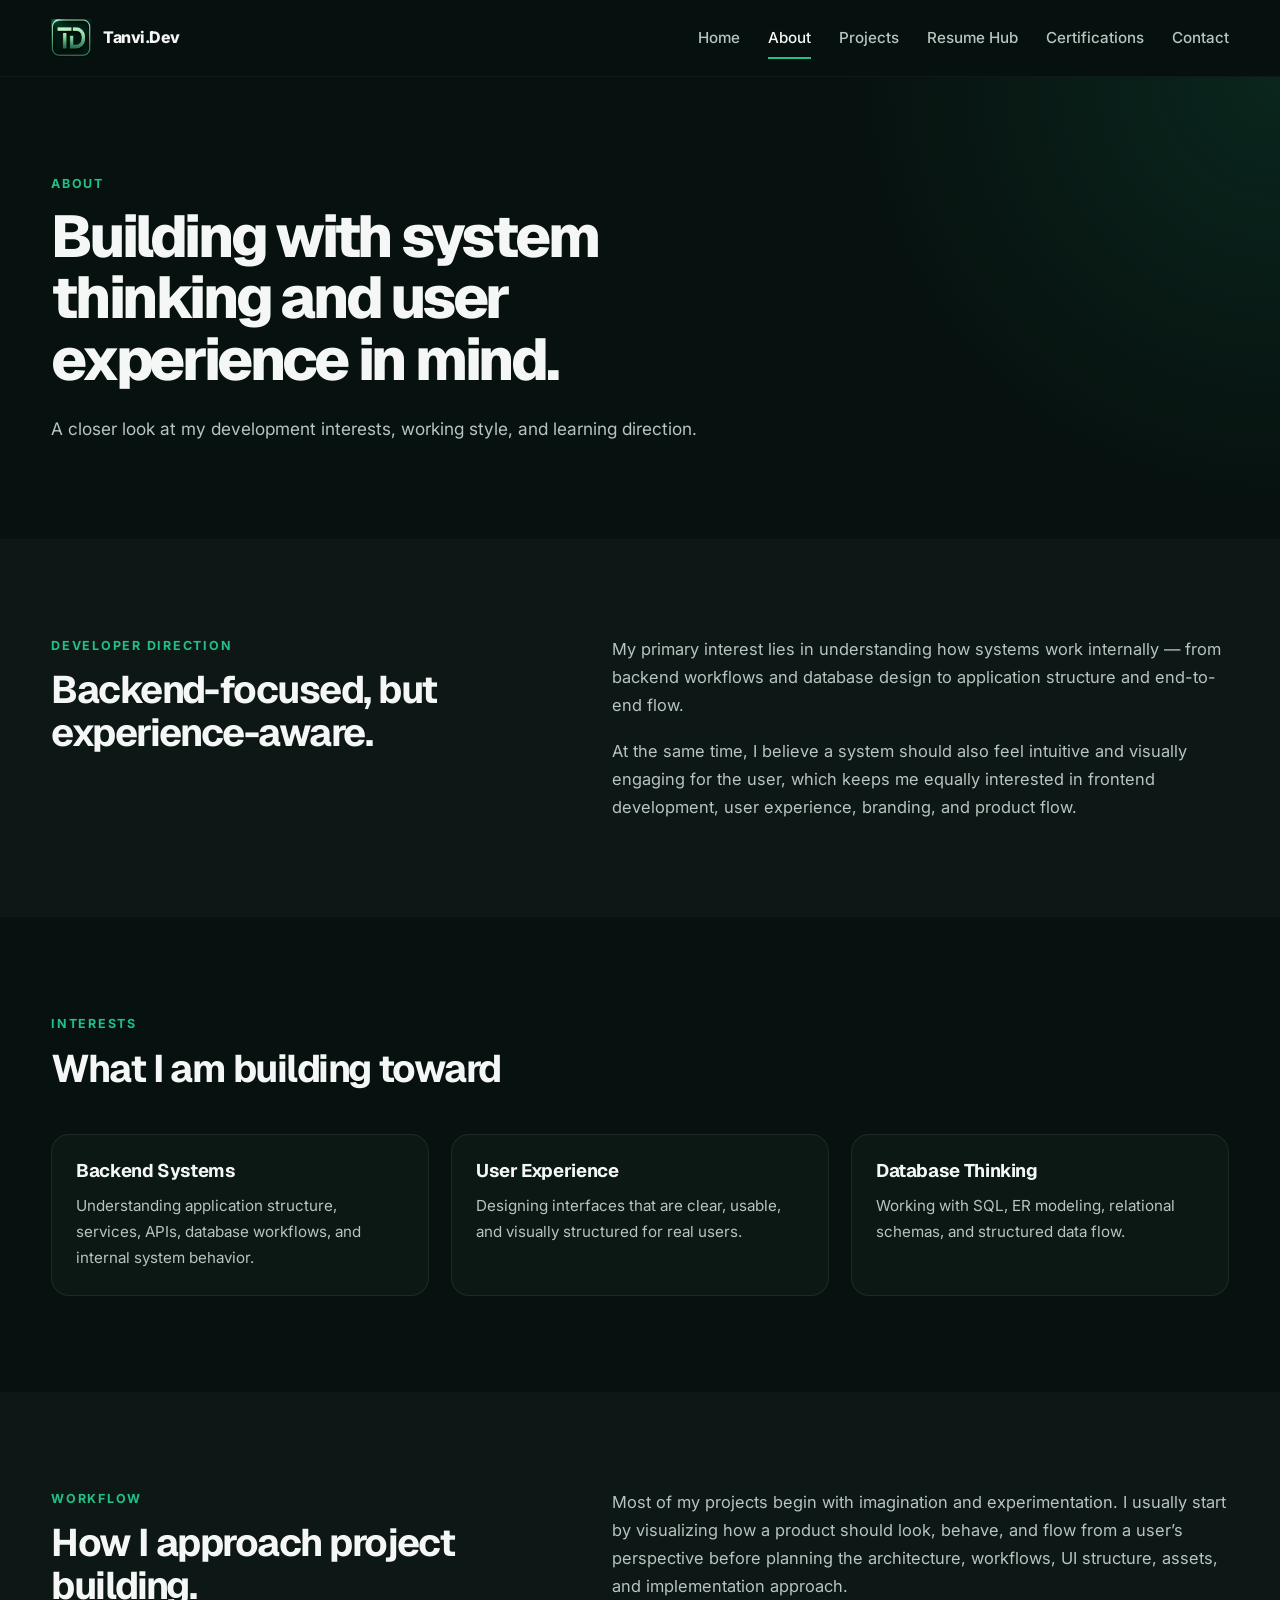
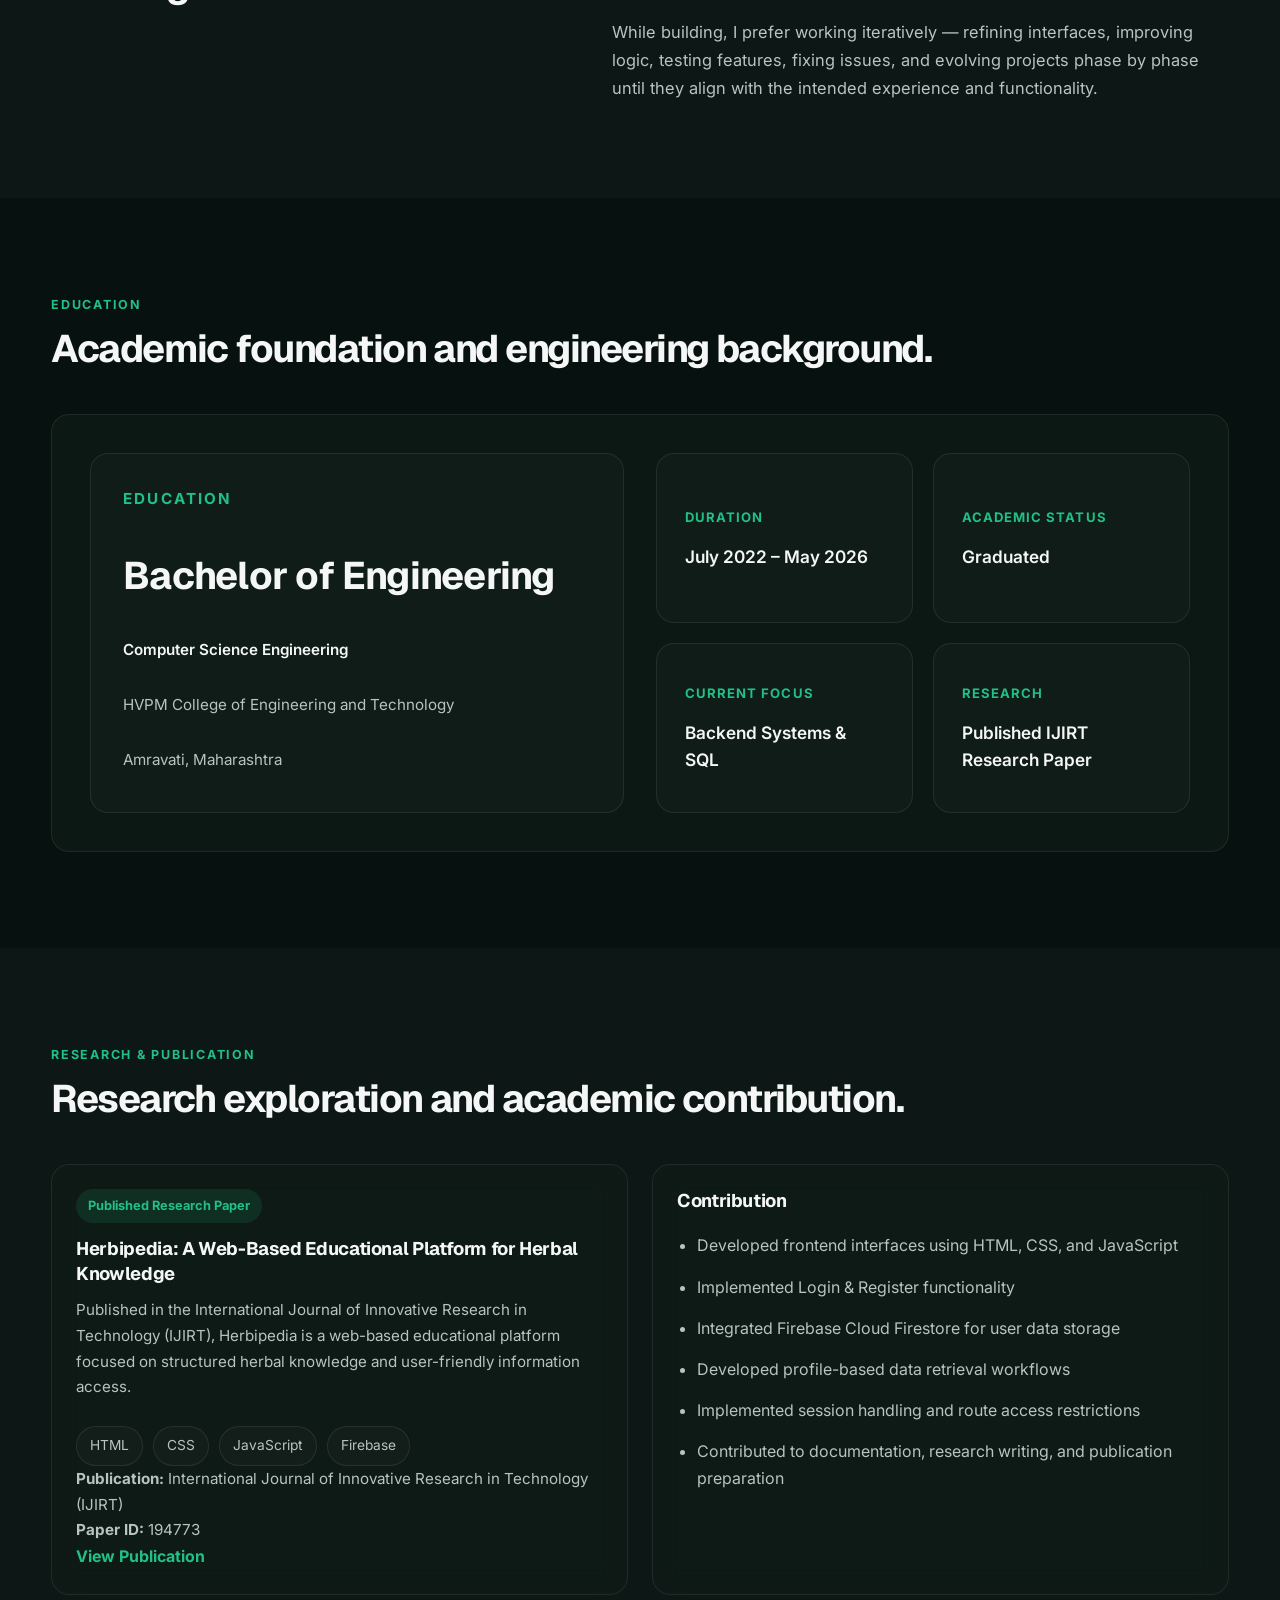
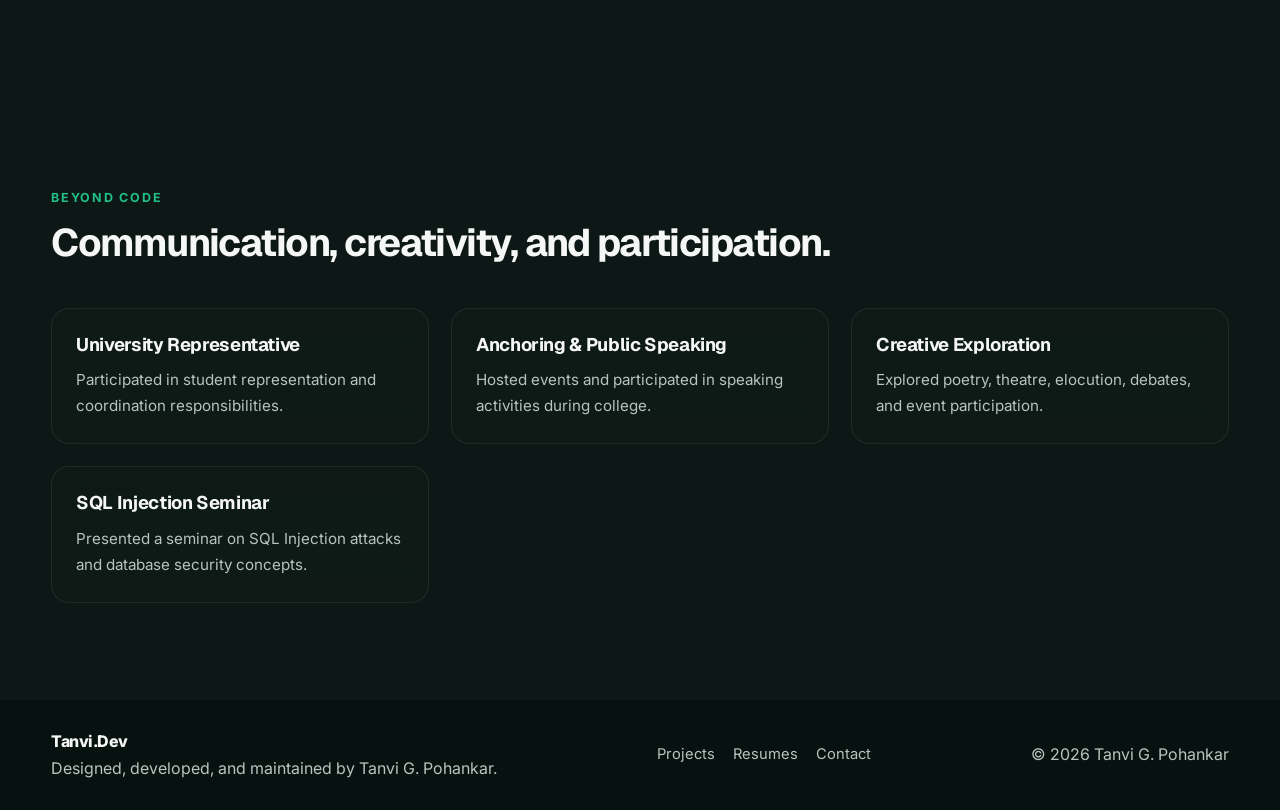
==== about.html @ 8b0b6b85 "education and research section added and updated successfully in about.js about.html style.css and d" ====
<!DOCTYPE html>
<html lang="en">
<head>
  <meta charset="UTF-8">
  <meta name="viewport" content="width=device-width, initial-scale=1.0">

  <title>About | Tanvi.Dev</title>
  <meta name="description" content="About Tanvi G. Pohankar, a backend-focused software developer interested in databases, system workflows, user experience, and structured digital products.">

  <link rel="icon" type="image/png" href="./assets/images/logo/favicon.png">
  <link rel="apple-touch-icon" href="./assets/images/logo/favicon.png">

  <link rel="preconnect" href="https://fonts.googleapis.com">
  <link rel="preconnect" href="https://fonts.gstatic.com" crossorigin>
  <link href="https://fonts.googleapis.com/css2?family=Geist:wght@500;600;700;800&family=Inter:wght@400;500;600;700&display=swap" rel="stylesheet">

  <link rel="stylesheet" href="./css/style.css">
  <link rel="stylesheet" href="./css/responsive.css">
</head>

<body>
  <header class="site-header">
    <div class="container header-container">
      <a href="./index.html" class="brand" aria-label="Tanvi.Dev Home">
        <img src="./assets/images/logo/tanvi-logo.png" alt="" class="brand-logo">
        <span>Tanvi.Dev</span>
      </a>

      <nav class="site-nav" id="site-nav" aria-label="Main navigation">
        <a href="./index.html" class="nav-link">Home</a>
        <a href="./about.html" class="nav-link active">About</a>
        <a href="./projects.html" class="nav-link">Projects</a>
        <a href="./resume.html" class="nav-link">Resume Hub</a>
        <a href="./certifications.html" class="nav-link">Certifications</a>
        <a href="./contact.html" class="nav-link">Contact</a>
      </nav>

      <button class="nav-toggle" id="nav-toggle" type="button" aria-label="Toggle navigation" aria-expanded="false">
        <span></span>
        <span></span>
      </button>
    </div>
  </header>

  <main>
    <!-- Page Hero -->
    <section class="page-hero section-padding">
      <div class="container">
        <p class="eyebrow">About</p>
        <h1>Building with system thinking and user experience in mind.</h1>
        <p class="page-description">
          A closer look at my development interests, working style, and learning direction.
        </p>
      </div>
    </section>

    <!-- Core Identity -->
    <section class="section-padding section-muted">
      <div class="container section-grid">
        <div>
          <p class="eyebrow">Developer Direction</p>
          <h2>Backend-focused, but experience-aware.</h2>
        </div>

        <div class="text-stack" id="about-intro"></div>
      </div>
    </section>

    <!-- Interests -->
    <section class="section-padding">
      <div class="container">
        <div class="section-header">
          <div>
            <p class="eyebrow">Interests</p>
            <h2>What I am building toward</h2>
          </div>
        </div>

        <div class="card-grid" id="about-interests"></div>
      </div>
    </section>

    <!-- Workflow -->
    <section class="section-padding section-muted">
      <div class="container section-grid">
        <div>
          <p class="eyebrow">Workflow</p>
          <h2>How I approach project building.</h2>
        </div>

        <div class="text-stack" id="about-workflow"></div>
      </div>
    </section>

    <!-- Education -->
    <section class="section-padding">
    <div class="container">
        <div class="section-header">
        <div>
            <p class="eyebrow">Education</p>
            <h2>Academic foundation and engineering background.</h2>
        </div>
        </div>

        <div id="education-section"></div>
    </div>
    </section>

    <!-- Research -->
    <section class="section-padding section-muted">
    <div class="container">
        <div class="section-header">
        <div>
            <p class="eyebrow">Research & Publication</p>
            <h2>Research exploration and academic contribution.</h2>
        </div>
        </div>

        <div class="card-grid" id="research-section"></div>
    </div>
    </section>

    <!-- Beyond Code -->
    <section class="section-padding section-muted">
      <div class="container">
        <div class="section-header">
          <div>
            <p class="eyebrow">Beyond Code</p>
            <h2>Communication, creativity, and participation.</h2>
          </div>
        </div>

        <div class="card-grid" id="about-personality"></div>
      </div>
    </section>
  </main>

  <footer class="site-footer">
    <div class="container footer-container">
      <div>
        <a href="./index.html" class="footer-brand">Tanvi.Dev</a>
        <p>Designed, developed, and maintained by Tanvi G. Pohankar.</p>
      </div>

      <div class="footer-links">
        <a href="./projects.html">Projects</a>
        <a href="./resume.html">Resumes</a>
        <a href="./contact.html">Contact</a>
      </div>

      <p>© <span id="current-year"></span> Tanvi G. Pohankar</p>
    </div>
  </footer>

  <script src="./js/data.js"></script>
  <script src="./js/about.js"></script>
</body>
</html>
---- css/style.css ----
/* ================================
   Tanvi.Dev - Global Styles
================================ */

:root {
  --bg-primary: #07110f;
  --bg-secondary: #0d1715;
  --bg-card: rgba(16, 27, 24, 0.74);

  --text-primary: #f4f7f5;
  --text-secondary: #b8c4bf;
  --text-muted: #7f8d87;

  --accent: #21c087;
  --accent-hover: #1ba572;

  --border: rgba(255, 255, 255, 0.08);
  --border-soft: rgba(255, 255, 255, 0.04);

  --shadow: 0 18px 45px rgba(0, 0, 0, 0.28);

  --radius-sm: 10px;
  --radius-md: 18px;
  --radius-lg: 28px;

  --container: 1180px;
  --transition: 0.25s ease;
}

/* Reset */
*,
*::before,
*::after {
  margin: 0;
  padding: 0;
  box-sizing: border-box;
}

/* Base */
html {
  scroll-behavior: smooth;
}

body {
  font-family: "Inter", sans-serif;
  background: var(--bg-primary);
  color: var(--text-primary);
  line-height: 1.7;
  overflow-x: hidden;
}

img {
  display: block;
  max-width: 100%;
}

a {
  color: inherit;
  text-decoration: none;
}

button,
input,
textarea {
  font: inherit;
}

/* Layout */
.container {
  width: min(92%, var(--container));
  margin-inline: auto;
}

.section-padding {
  padding: 96px 0;
}

.section-padding-sm {
  padding: 36px 0;
}

.section-muted {
  background: var(--bg-secondary);
}

.section-grid {
  display: grid;
  grid-template-columns: 0.9fr 1.1fr;
  gap: 56px;
  align-items: start;
}

.card-grid {
  display: grid;
  grid-template-columns: repeat(3, 1fr);
  gap: 22px;
}

.section-header {
  display: flex;
  justify-content: space-between;
  align-items: flex-end;
  gap: 24px;
  margin-bottom: 44px;
}

/* Typography */
h1,
h2,
h3,
h4 {
  font-family: "Geist", sans-serif;
  line-height: 1.15;
}

h1 {
  max-width: 760px;
  font-size: clamp(2.8rem, 4.6vw, 4.7rem);
  line-height: 1.04;
  letter-spacing: -0.055em;
  font-weight: 800;
}

h2 {
  font-size: clamp(2rem, 3vw, 3rem);
  line-height: 1.12;
  letter-spacing: -0.04em;
  font-weight: 700;
}

h3 {
  font-size: 1.15rem;
  line-height: 1.35;
  letter-spacing: -0.02em;
  font-weight: 700;
}

p {
  color: var(--text-secondary);
  font-size: 1rem;
}

.eyebrow {
  margin-bottom: 12px;
  color: var(--accent);
  font-size: 0.78rem;
  font-weight: 700;
  letter-spacing: 0.14em;
  text-transform: uppercase;
}

.section-text {
  max-width: 680px;
  font-size: 1.03rem;
}

/* Header */
.site-header {
  position: sticky;
  top: 0;
  z-index: 1000;
  background: rgba(7, 17, 15, 0.78);
  border-bottom: 1px solid var(--border-soft);
  backdrop-filter: blur(18px);
}

.header-container {
  height: 76px;
  display: flex;
  justify-content: space-between;
  align-items: center;
}

/* Brand */
.brand,
.footer-brand {
  display: flex;
  align-items: center;
  gap: 12px;
  font-weight: 800;
  letter-spacing: -0.03em;
}

.brand-logo {
  width: 40px;
  height: 40px;
  object-fit: contain;
}

/* Navigation */
.site-nav {
  display: flex;
  align-items: center;
  gap: 28px;
}

.nav-link {
  position: relative;
  color: var(--text-secondary);
  font-size: 0.95rem;
  font-weight: 500;
  transition: var(--transition);
}

.nav-link:hover,
.nav-link.active {
  color: var(--text-primary);
}

.nav-link::after {
  content: "";
  position: absolute;
  left: 0;
  bottom: -8px;
  width: 100%;
  height: 2px;
  background: var(--accent);
  transform: scaleX(0);
  transform-origin: left;
  transition: var(--transition);
}

.nav-link:hover::after,
.nav-link.active::after {
  transform: scaleX(1);
}

/* Mobile menu button */
.nav-toggle {
  display: none;
  flex-direction: column;
  gap: 5px;
  background: transparent;
  border: 0;
  cursor: pointer;
}

.nav-toggle span {
  width: 24px;
  height: 2px;
  background: var(--text-primary);
  border-radius: 999px;
}

/* Hero */
.hero {
  position: relative;
  min-height: calc(100vh - 76px);
  display: flex;
  align-items: center;
  overflow: hidden;
}

.hero::before {
  content: "";
  position: absolute;
  inset: 0;
  background:
    radial-gradient(circle at 78% 18%, rgba(33, 192, 135, 0.14), transparent 32%),
    radial-gradient(circle at 10% 90%, rgba(33, 192, 135, 0.07), transparent 28%);
  pointer-events: none;
}

.hero-grid {
  position: relative;
  display: grid;
  grid-template-columns: 1.05fr 0.95fr;
  gap: 64px;
  align-items: center;
}

.hero-content {
  max-width: 760px;
}

.hero-description {
  max-width: 560px;
  margin-top: 24px;
  font-size: 1.06rem;
}

.hero-actions {
  display: flex;
  flex-wrap: wrap;
  gap: 14px;
  margin-top: 34px;
}

.hero-links {
  display: flex;
  align-items: center;
  gap: 18px;
  margin-top: 30px;
}

/* Buttons */
.btn {
  min-height: 48px;
  display: inline-flex;
  align-items: center;
  justify-content: center;
  padding: 0 22px;
  border: 1px solid transparent;
  border-radius: 999px;
  font-size: 0.94rem;
  font-weight: 700;
  transition: var(--transition);
}

.btn-primary {
  background: var(--accent);
  color: #06110e;
}

.btn-primary:hover {
  background: var(--accent-hover);
  transform: translateY(-2px);
}

.btn-secondary,
.btn-ghost {
  background: transparent;
  border-color: var(--border);
  color: var(--text-primary);
}

.btn-secondary:hover,
.btn-ghost:hover {
  border-color: var(--accent);
  color: var(--accent);
}

/* Profile card */
.hero-visual {
  display: flex;
  justify-content: flex-end;
}

.profile-card {
  width: min(100%, 430px);
  padding: 22px;
  background: var(--bg-card);
  border: 1px solid var(--border);
  border-radius: var(--radius-lg);
  box-shadow: var(--shadow);
  backdrop-filter: blur(14px);
}

.profile-image-wrap {
  overflow: hidden;
  border-radius: var(--radius-md);
  background: rgba(255, 255, 255, 0.03);
}

.profile-image {
  width: 100%;
  aspect-ratio: 1 / 1.08;
  object-fit: cover;
}

.profile-meta {
  display: flex;
  flex-direction: column;
  gap: 5px;
  margin-top: 18px;
}

.profile-meta strong {
  font-size: 1.05rem;
}

.profile-meta span,
.profile-meta small {
  color: var(--text-secondary);
}

/* Snapshot */
.snapshot-grid {
  display: grid;
  grid-template-columns: repeat(4, 1fr);
  gap: 18px;
}

/* Cards */
.card {
  padding: 24px;
  background: var(--bg-card);
  border: 1px solid var(--border);
  border-radius: var(--radius-md);
  backdrop-filter: blur(14px);
  transition: var(--transition);
}

.card:hover {
  transform: translateY(-4px);
  border-color: rgba(33, 192, 135, 0.32);
}

.card h3 {
  margin-bottom: 10px;
}

.card p {
  font-size: 0.95rem;
}

/* Tags */
.mini-tags {
  display: flex;
  flex-wrap: wrap;
  gap: 10px;
  margin-top: 26px;
}

.tag {
  padding: 7px 13px;
  background: rgba(255, 255, 255, 0.025);
  border: 1px solid var(--border);
  border-radius: 999px;
  color: var(--text-secondary);
  font-size: 0.86rem;
}

/* Current builds */
.build-list {
  display: grid;
  gap: 16px;
}

/* CTA blocks */
.cta-panel,
.resume-strip {
  display: flex;
  justify-content: space-between;
  align-items: center;
  gap: 32px;
  padding: 38px;
  background: linear-gradient(135deg, rgba(33, 192, 135, 0.08), rgba(255, 255, 255, 0.025));
  border: 1px solid var(--border);
  border-radius: var(--radius-lg);
}

.cta-actions,
.resume-strip-actions {
  display: flex;
  flex-wrap: wrap;
  gap: 14px;
}

/* Links */
.text-link {
  color: var(--accent);
  font-weight: 700;
  transition: var(--transition);
}

.text-link:hover {
  opacity: 0.75;
}

/* Footer */
.site-footer {
  padding: 28px 0;
  border-top: 1px solid var(--border-soft);
}

.footer-container {
  display: flex;
  justify-content: space-between;
  align-items: center;
  gap: 24px;
}

.footer-links {
  display: flex;
  gap: 18px;
}

.footer-links a {
  color: var(--text-secondary);
  font-size: 0.92rem;
}

/* Accessibility */
.skip-link {
  position: absolute;
  top: -100px;
  left: 20px;
  z-index: 2000;
  padding: 10px 18px;
  background: var(--accent);
  color: #06110e;
  border-radius: 999px;
  font-weight: 700;
  transition: var(--transition);
}

.skip-link:focus {
  top: 20px;
}
/* ================================
   Project Cards
================================ */

.project-card {
  overflow: hidden;
  padding: 0;
}

.project-image-wrap {
  overflow: hidden;
  aspect-ratio: 16 / 10;
  border-bottom: 1px solid var(--border);
}

.project-image {
  width: 100%;
  height: 100%;
  object-fit: cover;
  transition: transform 0.4s ease;
}

.project-card:hover .project-image {
  transform: scale(1.04);
}

.project-content {
  padding: 24px;
}

.project-status {
  display: inline-flex;
  margin-bottom: 14px;
  padding: 6px 12px;

  border-radius: 999px;
  background: rgba(33, 192, 135, 0.12);

  color: var(--accent);
  font-size: 0.8rem;
  font-weight: 700;
}

.project-tagline {
  margin: 10px 0 14px;
  color: var(--text-primary);
  font-weight: 600;
  font-size: 0.96rem;
}

.project-stack {
  display: flex;
  flex-wrap: wrap;
  gap: 10px;

  margin-top: 20px;
}

.project-stack span {
  padding: 7px 12px;

  border: 1px solid var(--border);
  border-radius: 999px;

  background: rgba(255, 255, 255, 0.02);

  color: var(--text-secondary);
  font-size: 0.82rem;
}

.project-actions {
  display: flex;
  gap: 18px;
  margin-top: 24px;
}

/* ================================
   Smooth Reveal
================================ */

.card,
.project-card,
.cta-panel,
.resume-strip,
.profile-card {
  animation: fadeUp 0.6s ease forwards;
}

@keyframes fadeUp {

  from {
    opacity: 0;
    transform: translateY(18px);
  }

  to {
    opacity: 1;
    transform: translateY(0);
  }
}

/* ================================
   Selection
================================ */

::selection {
  background: rgba(33, 192, 135, 0.28);
  color: var(--text-primary);
}

/* ================================
   Scrollbar
================================ */

::-webkit-scrollbar {
  width: 10px;
}

::-webkit-scrollbar-track {
  background: var(--bg-primary);
}

::-webkit-scrollbar-thumb {
  background: rgba(255, 255, 255, 0.12);
  border-radius: 999px;
}

::-webkit-scrollbar-thumb:hover {
  background: rgba(255, 255, 255, 0.2);
}
/* ================================
   Project Cards Responsive
================================ */

@media (max-width: 992px) {

  .project-content {
    padding: 22px;
  }

  .project-actions {
    flex-wrap: wrap;
  }
}

/* ================================
   Small Devices
================================ */

@media (max-width: 640px) {

  .hero {
    padding-top: 30px;
  }

  .hero-grid {
    gap: 40px;
  }

  .hero-actions,
  .hero-links,
  .project-actions {
    flex-direction: column;
    align-items: flex-start;
  }

  .project-actions a,
  .hero-actions .btn {
    width: 100%;
  }

  .project-content {
    padding: 20px;
  }

  .project-stack {
    gap: 8px;
  }

  .project-stack span {
    font-size: 0.78rem;
  }

  .profile-card {
    width: 100%;
  }

  .site-header {
    backdrop-filter: blur(12px);
  }
}
/* ================================
   Page Hero
================================ */

.page-hero {
  background:
    radial-gradient(circle at top right, rgba(33, 192, 135, 0.12), transparent 32%),
    var(--bg-primary);
}

.page-description {
  max-width: 680px;
  margin-top: 24px;
  font-size: 1.08rem;
}

/* ================================
   Project Controls
================================ */

.project-controls {
  display: flex;
  justify-content: space-between;
  gap: 20px;
  margin-bottom: 42px;
}

#project-search {
  width: min(100%, 340px);
  min-height: 48px;
  padding: 0 18px;
  background: var(--bg-card);
  border: 1px solid var(--border);
  border-radius: 999px;
  color: var(--text-primary);
  outline: none;
}

#project-search:focus {
  border-color: var(--accent);
}

.filter-group {
  display: flex;
  flex-wrap: wrap;
  gap: 10px;
}

.filter-btn {
  min-height: 42px;
  padding: 0 16px;
  background: transparent;
  border: 1px solid var(--border);
  border-radius: 999px;
  color: var(--text-secondary);
  cursor: pointer;
  transition: var(--transition);
}

.filter-btn:hover,
.filter-btn.active {
  background: var(--accent);
  border-color: var(--accent);
  color: #06110e;
}

.empty-state {
  grid-column: 1 / -1;
  padding: 28px;
  border: 1px solid var(--border);
  border-radius: var(--radius-md);
  text-align: center;
}
/* ================================
   About Page
================================ */

.text-stack {
  display: grid;
  gap: 18px;
}
/* ================================
   Education
================================ */

.education-card {
  display: grid;
  gap: 14px;
}

/* ================================
   Education
================================ */

.education-card {
  padding: 38px;
}

.education-layout {
  display: grid;
  grid-template-columns: 1fr 1fr;
  gap: 32px;
  align-items: stretch;
}

/* ================================
   Left Section
================================ */

.education-primary {
  display: grid;
  gap: 22px;

  padding: 32px;

  border: 1px solid var(--border);
  border-radius: var(--radius-md);

  background: rgba(255, 255, 255, 0.02);
}

.education-primary h3 {
  font-size: clamp(2rem, 3vw, 2.6rem);
  line-height: 1.15;
}

.education-branch {
  color: var(--text-primary);

  font-size: 1.12rem;
  font-weight: 600;
}

.education-college,
.education-location {
  color: var(--text-secondary);

  font-size: 1rem;
  line-height: 1.7;
}

/* ================================
   Right Section
================================ */

.education-secondary {
  display: grid;
  grid-template-columns: 1fr 1fr;
  gap: 20px;
}

.education-item {
  display: flex;
  flex-direction: column;
  justify-content: center;

  min-height: 170px;
  padding: 28px;

  border: 1px solid var(--border);
  border-radius: var(--radius-md);

  background: rgba(255, 255, 255, 0.02);

  transition: var(--transition);
}

.education-item:hover {
  border-color: rgba(33, 192, 135, 0.4);
  transform: translateY(-4px);
}

.education-item span {
  display: inline-block;

  margin-bottom: 14px;

  color: var(--accent);

  font-size: 0.82rem;
  font-weight: 700;

  letter-spacing: 0.08em;
  text-transform: uppercase;
}

.education-item p {
  color: var(--text-primary);

  font-size: 1.08rem;
  font-weight: 600;
  line-height: 1.6;
}

/* ================================
   Responsive
================================ */

@media (max-width: 900px) {

  .education-layout {
    grid-template-columns: 1fr;
  }

  .education-secondary {
    grid-template-columns: 1fr;
  }

  .education-card {
    padding: 24px;
  }

  .education-primary {
    padding: 24px;
  }

  .education-item {
    min-height: auto;
  }
}

/* ================================
   Research Layout
================================ */

#research-section {
  display: grid;
  grid-template-columns: repeat(2, minmax(0, 1fr));
  gap: 24px;
  align-items: stretch;
}

#research-section .card {
  height: 100%;
}

/* ================================
   Contribution List
================================ */

.research-contribution ul {
  display: grid;
  gap: 14px;

  padding-left: 20px;
  margin-top: 18px;
}

.research-contribution li {
  color: var(--text-secondary);
  line-height: 1.7;
}

/* ================================
   Responsive
================================ */

@media (max-width: 992px) {

  #research-section {
    grid-template-columns: 1fr;
  }
}
---- css/responsive.css ----
/* ================================
   Large Screens
================================ */

@media (max-width: 1200px) {

  .hero-grid,
  .section-grid {
    gap: 48px;
  }

  .card-grid {
    grid-template-columns: repeat(2, 1fr);
  }
}

/* ================================
   Tablets
================================ */

@media (max-width: 992px) {

  .section-padding {
    padding: 82px 0;
  }

  .hero {
    min-height: auto;
    padding-top: 40px;
  }

  .hero-grid,
  .section-grid {
    grid-template-columns: 1fr;
  }

  .hero-visual {
    justify-content: flex-start;
  }

  .profile-card {
    max-width: 520px;
  }

  .snapshot-grid {
    grid-template-columns: repeat(2, 1fr);
  }

  .cta-panel,
  .resume-strip,
  .footer-container,
  .section-header {
    flex-direction: column;
    align-items: flex-start;
  }

  .cta-actions,
  .resume-strip-actions {
    width: 100%;
  }
}

/* ================================
   Mobile Navigation
================================ */

@media (max-width: 768px) {

  .site-nav {
    position: absolute;
    top: 76px;
    left: 0;

    width: 100%;

    padding: 24px;

    background: rgba(7, 17, 15, 0.98);
    border-bottom: 1px solid var(--border-soft);

    flex-direction: column;
    align-items: flex-start;
    gap: 20px;

    opacity: 0;
    visibility: hidden;
    pointer-events: none;

    transition: var(--transition);
  }

  .site-nav.active {
    opacity: 1;
    visibility: visible;
    pointer-events: auto;
  }

  .nav-toggle {
    display: flex;
  }
}

/* ================================
   Mobile Layout
================================ */

@media (max-width: 640px) {

  .container {
    width: min(94%, var(--container));
  }

  .section-padding {
    padding: 72px 0;
  }

  .section-padding-sm {
    padding: 28px 0;
  }

  h1 {
    font-size: clamp(2.5rem, 12vw, 4rem);
  }

  h2 {
    font-size: clamp(1.8rem, 8vw, 2.5rem);
  }

  .hero-description,
  .section-text {
    font-size: 0.98rem;
  }

  .hero-actions,
  .cta-actions,
  .resume-strip-actions {
    width: 100%;
    flex-direction: column;
  }

  .btn {
    width: 100%;
  }

  .card-grid,
  .snapshot-grid {
    grid-template-columns: 1fr;
  }

  .profile-card {
    padding: 18px;
  }

  .cta-panel,
  .resume-strip,
  .card {
    padding: 24px;
  }

  .footer-container {
    text-align: center;
  }

  .footer-links {
    flex-wrap: wrap;
    justify-content: center;
  }
}
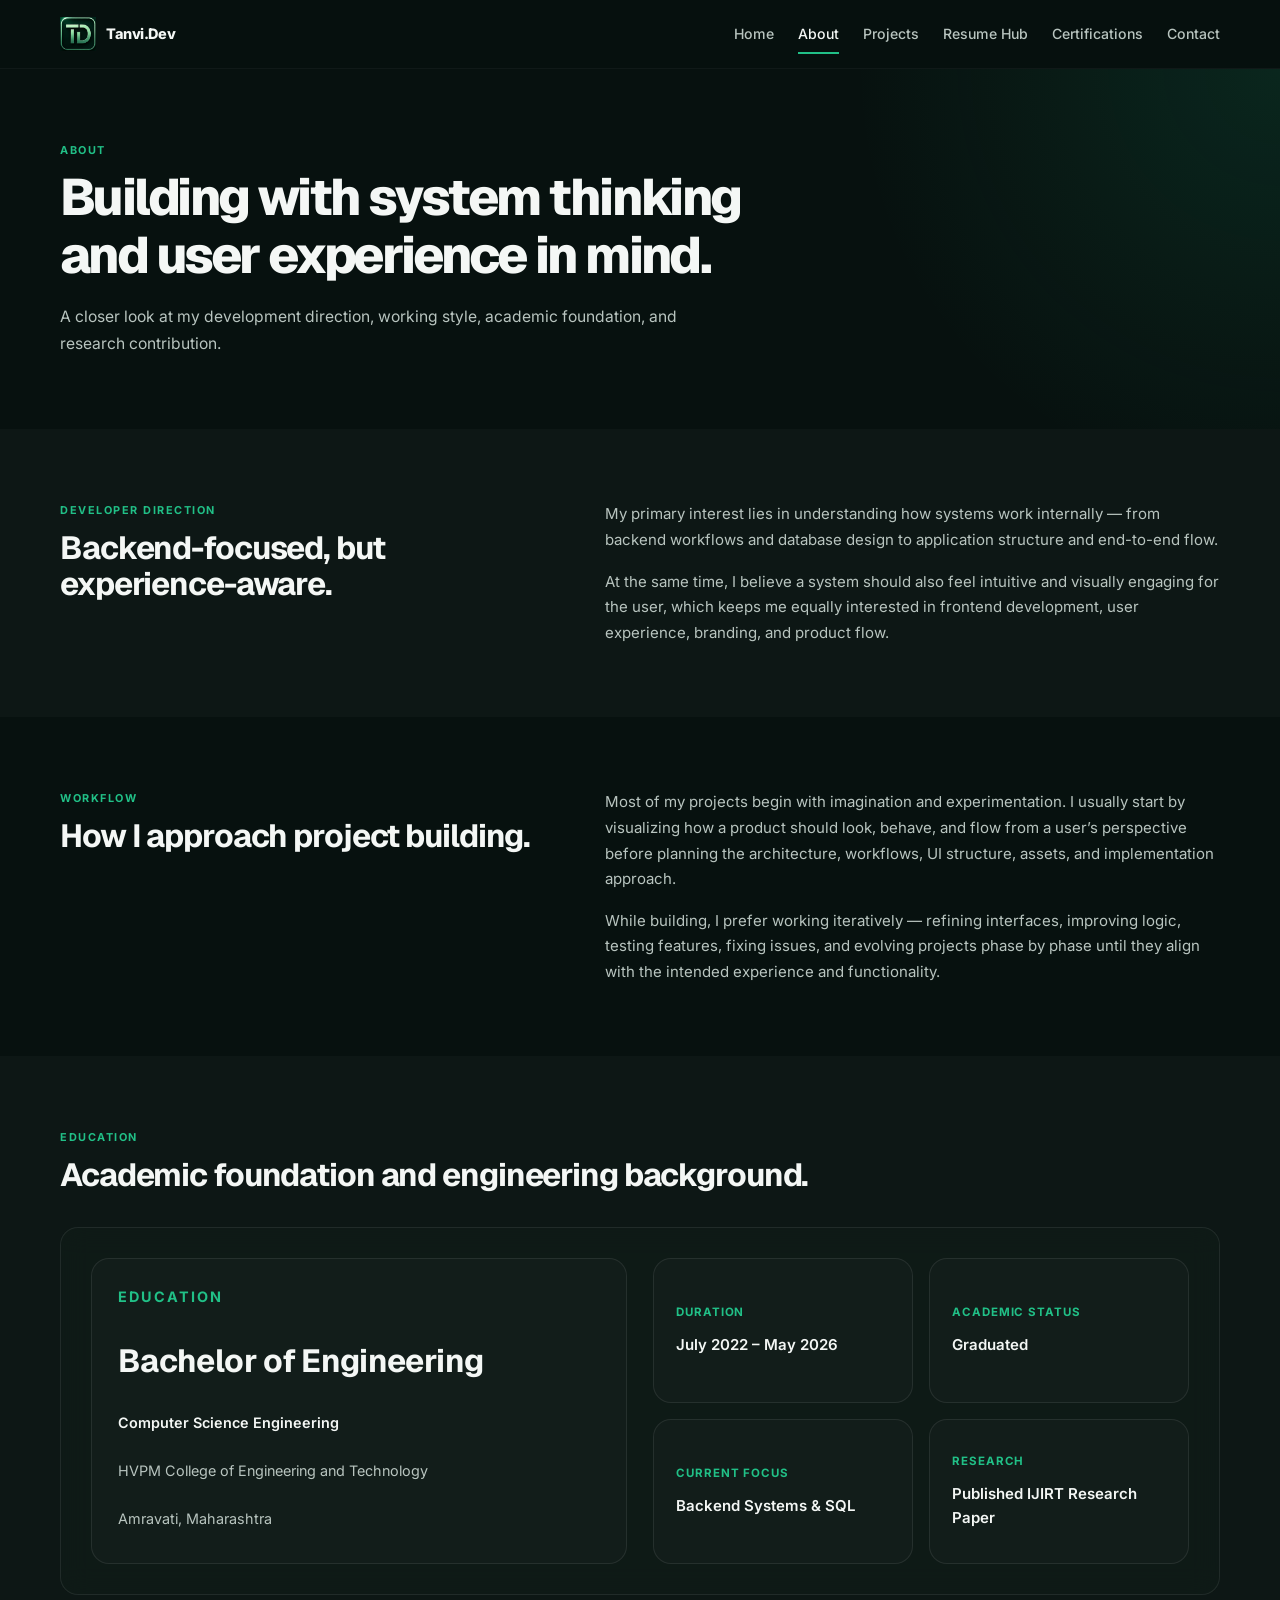
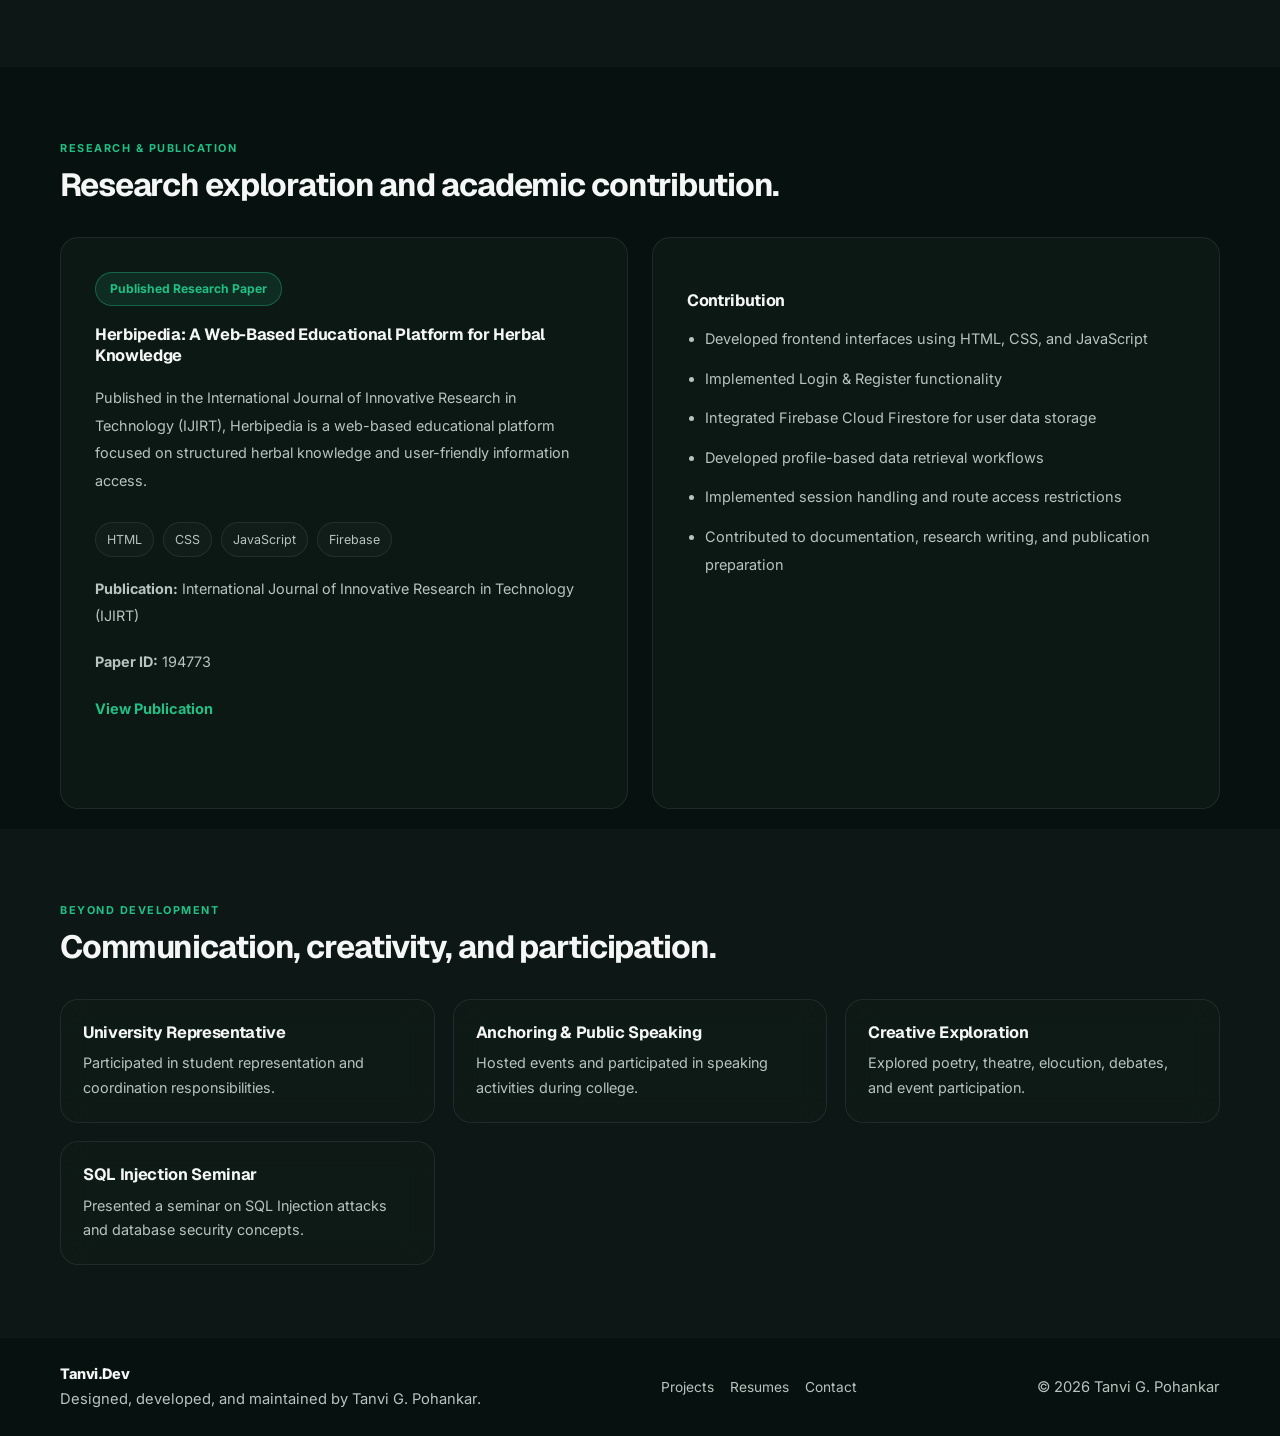
==== commit e12b9431: "The entire structure is now ready. Heading towards final refinements" ====
--- a/about.html
+++ b/about.html
@@ -7,8 +7,8 @@
   <title>About | Tanvi.Dev</title>
   <meta name="description" content="About Tanvi G. Pohankar, a backend-focused software developer interested in databases, system workflows, user experience, and structured digital products.">
 
-  <link rel="icon" type="image/png" href="./assets/images/logo/favicon.png">
-  <link rel="apple-touch-icon" href="./assets/images/logo/favicon.png">
+  <link rel="icon" type="image/png" href="./assets/images/logo/tanvi-logo.png">
+  <link rel="apple-touch-icon" href="./assets/images/logo/tanvi-logo.png">
 
   <link rel="preconnect" href="https://fonts.googleapis.com">
   <link rel="preconnect" href="https://fonts.gstatic.com" crossorigin>
@@ -43,18 +43,17 @@
   </header>
 
   <main>
-    <!-- Page Hero -->
+
     <section class="page-hero section-padding">
       <div class="container">
         <p class="eyebrow">About</p>
         <h1>Building with system thinking and user experience in mind.</h1>
         <p class="page-description">
-          A closer look at my development interests, working style, and learning direction.
+          A closer look at my development direction, working style, academic foundation, and research contribution.
         </p>
       </div>
     </section>
 
-    <!-- Core Identity -->
     <section class="section-padding section-muted">
       <div class="container section-grid">
         <div>
@@ -66,22 +65,7 @@
       </div>
     </section>
 
-    <!-- Interests -->
     <section class="section-padding">
-      <div class="container">
-        <div class="section-header">
-          <div>
-            <p class="eyebrow">Interests</p>
-            <h2>What I am building toward</h2>
-          </div>
-        </div>
-
-        <div class="card-grid" id="about-interests"></div>
-      </div>
-    </section>
-
-    <!-- Workflow -->
-    <section class="section-padding section-muted">
       <div class="container section-grid">
         <div>
           <p class="eyebrow">Workflow</p>
@@ -92,40 +76,37 @@
       </div>
     </section>
 
-    <!-- Education -->
-    <section class="section-padding">
-    <div class="container">
-        <div class="section-header">
-        <div>
-            <p class="eyebrow">Education</p>
-            <h2>Academic foundation and engineering background.</h2>
-        </div>
-        </div>
-
-        <div id="education-section"></div>
-    </div>
-    </section>
-
-    <!-- Research -->
-    <section class="section-padding section-muted">
-    <div class="container">
-        <div class="section-header">
-        <div>
-            <p class="eyebrow">Research & Publication</p>
-            <h2>Research exploration and academic contribution.</h2>
-        </div>
-        </div>
-
-        <div class="card-grid" id="research-section"></div>
-    </div>
-    </section>
-
-    <!-- Beyond Code -->
     <section class="section-padding section-muted">
       <div class="container">
         <div class="section-header">
           <div>
-            <p class="eyebrow">Beyond Code</p>
+            <p class="eyebrow">Education</p>
+            <h2>Academic foundation and engineering background.</h2>
+          </div>
+        </div>
+
+        <div id="education-section"></div>
+      </div>
+    </section>
+
+    <section class="section-padding">
+      <div class="container">
+        <div class="section-header">
+          <div>
+            <p class="eyebrow">Research & Publication</p>
+            <h2>Research exploration and academic contribution.</h2>
+          </div>
+        </div>
+
+        <div class="card-grid" id="research-section"></div>
+      </div>
+    </section>
+
+    <section class="section-padding section-muted">
+      <div class="container">
+        <div class="section-header">
+          <div>
+            <p class="eyebrow">Beyond Development</p>
             <h2>Communication, creativity, and participation.</h2>
           </div>
         </div>
@@ -133,6 +114,7 @@
         <div class="card-grid" id="about-personality"></div>
       </div>
     </section>
+
   </main>
 
   <footer class="site-footer">
--- a/css/style.css
+++ b/css/style.css
@@ -21,13 +21,16 @@
 
   --radius-sm: 10px;
   --radius-md: 18px;
-  --radius-lg: 28px;
-
-  --container: 1180px;
+  --radius-lg: 26px;
+
+  --container: 1160px;
   --transition: 0.25s ease;
 }
 
-/* Reset */
+/* ================================
+   Reset
+================================ */
+
 *,
 *::before,
 *::after {
@@ -36,7 +39,10 @@
   box-sizing: border-box;
 }
 
-/* Base */
+/* ================================
+   Base
+================================ */
+
 html {
   scroll-behavior: smooth;
 }
@@ -45,6 +51,7 @@
   font-family: "Inter", sans-serif;
   background: var(--bg-primary);
   color: var(--text-primary);
+  font-size: 14.5px;
   line-height: 1.7;
   overflow-x: hidden;
 }
@@ -65,18 +72,21 @@
   font: inherit;
 }
 
-/* Layout */
+/* ================================
+   Layout
+================================ */
+
 .container {
   width: min(92%, var(--container));
   margin-inline: auto;
 }
 
 .section-padding {
-  padding: 96px 0;
+  padding: 72px 0;
 }
 
 .section-padding-sm {
-  padding: 36px 0;
+  padding: 30px 0;
 }
 
 .section-muted {
@@ -86,64 +96,65 @@
 .section-grid {
   display: grid;
   grid-template-columns: 0.9fr 1.1fr;
-  gap: 56px;
+  gap: 42px;
   align-items: start;
 }
 
 .card-grid {
   display: grid;
   grid-template-columns: repeat(3, 1fr);
-  gap: 22px;
+  gap: 18px;
 }
 
 .section-header {
   display: flex;
   justify-content: space-between;
   align-items: flex-end;
-  gap: 24px;
-  margin-bottom: 44px;
-}
-
-/* Typography */
+  gap: 22px;
+  margin-bottom: 34px;
+}
+
+/* ================================
+   Typography
+================================ */
+
 h1,
 h2,
 h3,
 h4 {
   font-family: "Geist", sans-serif;
-  line-height: 1.15;
+  line-height: 1.12;
 }
 
 h1 {
   max-width: 760px;
-  font-size: clamp(2.8rem, 4.6vw, 4.7rem);
-  line-height: 1.04;
-  letter-spacing: -0.055em;
+  font-size: clamp(2.15rem, 4vw, 3.75rem);
+  letter-spacing: -0.05em;
   font-weight: 800;
 }
 
 h2 {
-  font-size: clamp(2rem, 3vw, 3rem);
-  line-height: 1.12;
-  letter-spacing: -0.04em;
+  font-size: clamp(1.55rem, 2.5vw, 2.35rem);
+  letter-spacing: -0.035em;
   font-weight: 700;
 }
 
 h3 {
-  font-size: 1.15rem;
-  line-height: 1.35;
+  font-size: 1.02rem;
+  line-height: 1.3;
   letter-spacing: -0.02em;
   font-weight: 700;
 }
 
 p {
   color: var(--text-secondary);
-  font-size: 1rem;
+  font-size: 0.92rem;
 }
 
 .eyebrow {
-  margin-bottom: 12px;
+  margin-bottom: 10px;
   color: var(--accent);
-  font-size: 0.78rem;
+  font-size: 0.68rem;
   font-weight: 700;
   letter-spacing: 0.14em;
   text-transform: uppercase;
@@ -151,10 +162,13 @@
 
 .section-text {
   max-width: 680px;
-  font-size: 1.03rem;
-}
-
-/* Header */
+  font-size: 0.94rem;
+}
+
+/* ================================
+   Header
+================================ */
+
 .site-header {
   position: sticky;
   top: 0;
@@ -165,39 +179,37 @@
 }
 
 .header-container {
-  height: 76px;
+  height: 68px;
   display: flex;
   justify-content: space-between;
   align-items: center;
 }
 
-/* Brand */
 .brand,
 .footer-brand {
   display: flex;
   align-items: center;
-  gap: 12px;
+  gap: 10px;
   font-weight: 800;
   letter-spacing: -0.03em;
 }
 
 .brand-logo {
-  width: 40px;
-  height: 40px;
+  width: 36px;
+  height: 36px;
   object-fit: contain;
 }
 
-/* Navigation */
 .site-nav {
   display: flex;
   align-items: center;
-  gap: 28px;
+  gap: 24px;
 }
 
 .nav-link {
   position: relative;
   color: var(--text-secondary);
-  font-size: 0.95rem;
+  font-size: 0.88rem;
   font-weight: 500;
   transition: var(--transition);
 }
@@ -225,7 +237,6 @@
   transform: scaleX(1);
 }
 
-/* Mobile menu button */
 .nav-toggle {
   display: none;
   flex-direction: column;
@@ -242,10 +253,13 @@
   border-radius: 999px;
 }
 
-/* Hero */
+/* ================================
+   Hero
+================================ */
+
 .hero {
   position: relative;
-  min-height: calc(100vh - 76px);
+  min-height: calc(100vh - 68px);
   display: flex;
   align-items: center;
   overflow: hidden;
@@ -265,44 +279,47 @@
   position: relative;
   display: grid;
   grid-template-columns: 1.05fr 0.95fr;
-  gap: 64px;
+  gap: 54px;
   align-items: center;
 }
 
 .hero-content {
-  max-width: 760px;
+  max-width: 740px;
 }
 
 .hero-description {
   max-width: 560px;
+  margin-top: 20px;
+  font-size: 0.98rem;
+}
+
+.hero-actions {
+  display: flex;
+  flex-wrap: wrap;
+  gap: 12px;
+  margin-top: 28px;
+}
+
+.hero-links {
+  display: flex;
+  align-items: center;
+  gap: 16px;
   margin-top: 24px;
-  font-size: 1.06rem;
-}
-
-.hero-actions {
-  display: flex;
-  flex-wrap: wrap;
-  gap: 14px;
-  margin-top: 34px;
-}
-
-.hero-links {
-  display: flex;
-  align-items: center;
-  gap: 18px;
-  margin-top: 30px;
-}
-
-/* Buttons */
+}
+
+/* ================================
+   Buttons
+================================ */
+
 .btn {
-  min-height: 48px;
+  min-height: 44px;
   display: inline-flex;
   align-items: center;
   justify-content: center;
-  padding: 0 22px;
+  padding: 0 18px;
   border: 1px solid transparent;
   border-radius: 999px;
-  font-size: 0.94rem;
+  font-size: 0.86rem;
   font-weight: 700;
   transition: var(--transition);
 }
@@ -330,15 +347,18 @@
   color: var(--accent);
 }
 
-/* Profile card */
+/* ================================
+   Profile Card
+================================ */
+
 .hero-visual {
   display: flex;
   justify-content: flex-end;
 }
 
 .profile-card {
-  width: min(100%, 430px);
-  padding: 22px;
+  width: min(100%, 390px);
+  padding: 18px;
   background: var(--bg-card);
   border: 1px solid var(--border);
   border-radius: var(--radius-lg);
@@ -362,11 +382,11 @@
   display: flex;
   flex-direction: column;
   gap: 5px;
-  margin-top: 18px;
+  margin-top: 16px;
 }
 
 .profile-meta strong {
-  font-size: 1.05rem;
+  font-size: 1rem;
 }
 
 .profile-meta span,
@@ -374,16 +394,18 @@
   color: var(--text-secondary);
 }
 
-/* Snapshot */
+/* ================================
+   Cards and Tags
+================================ */
+
 .snapshot-grid {
   display: grid;
   grid-template-columns: repeat(4, 1fr);
-  gap: 18px;
-}
-
-/* Cards */
+  gap: 16px;
+}
+
 .card {
-  padding: 24px;
+  padding: 22px;
   background: var(--bg-card);
   border: 1px solid var(--border);
   border-radius: var(--radius-md);
@@ -397,44 +419,45 @@
 }
 
 .card h3 {
-  margin-bottom: 10px;
+  margin-bottom: 8px;
 }
 
 .card p {
-  font-size: 0.95rem;
-}
-
-/* Tags */
+  font-size: 0.9rem;
+}
+
 .mini-tags {
   display: flex;
   flex-wrap: wrap;
-  gap: 10px;
-  margin-top: 26px;
+  gap: 9px;
+  margin-top: 20px;
 }
 
 .tag {
-  padding: 7px 13px;
+  padding: 6px 11px;
   background: rgba(255, 255, 255, 0.025);
   border: 1px solid var(--border);
   border-radius: 999px;
   color: var(--text-secondary);
-  font-size: 0.86rem;
-}
-
-/* Current builds */
+  font-size: 0.78rem;
+}
+
 .build-list {
   display: grid;
-  gap: 16px;
-}
-
-/* CTA blocks */
+  gap: 14px;
+}
+
+/* ================================
+   CTA and Resume Blocks
+================================ */
+
 .cta-panel,
 .resume-strip {
   display: flex;
   justify-content: space-between;
   align-items: center;
-  gap: 32px;
-  padding: 38px;
+  gap: 28px;
+  padding: 32px;
   background: linear-gradient(135deg, rgba(33, 192, 135, 0.08), rgba(255, 255, 255, 0.025));
   border: 1px solid var(--border);
   border-radius: var(--radius-lg);
@@ -444,10 +467,9 @@
 .resume-strip-actions {
   display: flex;
   flex-wrap: wrap;
-  gap: 14px;
-}
-
-/* Links */
+  gap: 12px;
+}
+
 .text-link {
   color: var(--accent);
   font-weight: 700;
@@ -458,9 +480,609 @@
   opacity: 0.75;
 }
 
-/* Footer */
+/* ================================
+   Page Hero
+================================ */
+
+.page-hero {
+  background:
+    radial-gradient(circle at top right, rgba(33, 192, 135, 0.12), transparent 32%),
+    var(--bg-primary);
+}
+
+.page-description {
+  max-width: 680px;
+  margin-top: 20px;
+  font-size: 0.98rem;
+}
+
+/* ================================
+   About Page
+================================ */
+
+.text-stack {
+  display: grid;
+  gap: 16px;
+}
+
+/* ================================
+   Education
+================================ */
+
+.education-card {
+  padding: 30px;
+}
+
+.education-layout {
+  display: grid;
+  grid-template-columns: 1fr 1fr;
+  gap: 26px;
+  align-items: stretch;
+}
+
+.education-primary {
+  display: grid;
+  gap: 18px;
+  padding: 26px;
+  border: 1px solid var(--border);
+  border-radius: var(--radius-md);
+  background: rgba(255, 255, 255, 0.02);
+}
+
+.education-primary h3 {
+  font-size: clamp(1.55rem, 2.5vw, 2.1rem);
+  line-height: 1.15;
+}
+
+.education-branch {
+  color: var(--text-primary);
+  font-size: 1rem;
+  font-weight: 600;
+}
+
+.education-college,
+.education-location {
+  color: var(--text-secondary);
+  font-size: 0.9rem;
+  line-height: 1.7;
+}
+
+.education-secondary {
+  display: grid;
+  grid-template-columns: 1fr 1fr;
+  gap: 16px;
+}
+
+.education-item {
+  display: flex;
+  flex-direction: column;
+  justify-content: center;
+  min-height: 145px;
+  padding: 22px;
+  border: 1px solid var(--border);
+  border-radius: var(--radius-md);
+  background: rgba(255, 255, 255, 0.02);
+  transition: var(--transition);
+}
+
+.education-item:hover {
+  border-color: rgba(33, 192, 135, 0.4);
+  transform: translateY(-4px);
+}
+
+.education-item span {
+  display: inline-block;
+  margin-bottom: 10px;
+  color: var(--accent);
+  font-size: 0.72rem;
+  font-weight: 700;
+  letter-spacing: 0.08em;
+  text-transform: uppercase;
+}
+
+.education-item p {
+  color: var(--text-primary);
+  font-size: 0.94rem;
+  font-weight: 600;
+  line-height: 1.6;
+}
+
+/* ================================
+   Research
+================================ */
+
+#research-section {
+  display: grid;
+  grid-template-columns: repeat(2, minmax(0, 2fr));
+  gap: 24px;
+  align-items: stretch;
+}
+
+#research-section .card {
+  height: 110%;
+   padding: 34px;
+}
+
+.research-contribution ul {
+  display: grid;
+  gap: 12px;
+  padding-left: 18px;
+  margin-top: 14px;
+}
+
+.research-contribution li {
+  color: var(--text-secondary);
+  line-height: 1.9;
+  font-size: 1.10 rem;
+}
+#research-section .card h3 {
+  margin-top: 18px;
+}
+
+#research-section .card p {
+  margin-top: 18px;
+  line-height: 1.9;
+}
+
+#research-section .mini-tags {
+  margin-top: 28px;
+}
+
+#research-section .text-link {
+  display: inline-block;
+  margin-top: 22px;
+}
+
+/* ================================
+   Contact Page
+================================ */
+
+.contact-layout {
+  display: grid;
+  grid-template-columns: 1fr 1fr;
+  gap: 24px;
+  align-items: stretch;
+}
+
+.contact-card-primary,
+.contact-form-card {
+  display: grid;
+  gap: 20px;
+  padding: 30px;
+}
+
+.contact-description {
+  max-width: 620px;
+}
+
+.contact-links {
+  display: grid;
+  gap: 14px;
+}
+
+.contact-link-card {
+  display: grid;
+  grid-template-columns: auto 1fr;
+  gap: 14px;
+  align-items: center;
+  padding: 18px;
+  border: 1px solid var(--border);
+  border-radius: var(--radius-md);
+  background: rgba(255, 255, 255, 0.02);
+  transition: var(--transition);
+}
+
+.contact-link-card:hover {
+  border-color: rgba(33, 192, 135, 0.45);
+  transform: translateY(-4px);
+}
+
+.contact-link-icon {
+  width: 42px;
+  height: 42px;
+  display: grid;
+  place-items: center;
+  border: 1px solid var(--border);
+  border-radius: 50%;
+  color: var(--accent);
+}
+
+.contact-link-icon svg {
+  width: 20px;
+  height: 20px;
+  fill: none;
+  stroke: currentColor;
+  stroke-width: 1.8;
+  stroke-linecap: round;
+  stroke-linejoin: round;
+}
+
+.contact-link-card span,
+.contact-mini-card span {
+  display: inline-block;
+  margin-bottom: 6px;
+  color: var(--accent);
+  font-size: 0.72rem;
+  font-weight: 700;
+  letter-spacing: 0.08em;
+  text-transform: uppercase;
+}
+
+.contact-link-card p,
+.contact-mini-card p {
+  color: var(--text-primary);
+  font-weight: 600;
+  line-height: 1.6;
+}
+
+.contact-info-grid {
+  margin-top: 24px;
+}
+
+.contact-side-grid {
+  display: grid;
+  grid-template-columns: repeat(4, 1fr);
+  gap: 16px;
+}
+
+.contact-mini-card {
+  min-height: 145px;
+  display: flex;
+  flex-direction: column;
+  justify-content: center;
+  padding: 22px;
+}
+
+.contact-form {
+  display: grid;
+  gap: 16px;
+}
+
+.form-group {
+  display: grid;
+  gap: 8px;
+}
+
+.form-group label {
+  color: var(--text-primary);
+  font-weight: 600;
+}
+
+.form-group input,
+.form-group textarea {
+  width: 100%;
+  padding: 12px 14px;
+  border: 1px solid var(--border);
+  border-radius: var(--radius-sm);
+  background: rgba(255, 255, 255, 0.025);
+  color: var(--text-primary);
+  outline: none;
+  transition: var(--transition);
+  resize: vertical;
+}
+
+.form-group input:focus,
+.form-group textarea:focus {
+  border-color: var(--accent);
+}
+
+.form-group input::placeholder,
+.form-group textarea::placeholder {
+  color: var(--text-muted);
+}
+
+#submit-btn:disabled {
+  opacity: 0.7;
+  cursor: not-allowed;
+}
+
+.form-status {
+  min-height: 22px;
+  font-size: 0.88rem;
+}
+
+.form-status.success {
+  color: var(--accent);
+}
+
+.form-status.error {
+  color: #ff7b7b;
+}
+
+/* ================================
+   Project Controls
+================================ */
+
+.project-controls {
+  width: min(100%, 1120px);
+  display: flex;
+  justify-content: space-between;
+  gap: 18px;
+  margin: 0 auto 34px;
+}
+
+#project-search {
+  width: min(100%, 320px);
+  min-height: 42px;
+  padding: 0 16px;
+  background: var(--bg-card);
+  border: 1px solid var(--border);
+  border-radius: 999px;
+  color: var(--text-primary);
+  outline: none;
+  font-size: 0.84rem;
+}
+
+#project-search:focus {
+  border-color: var(--accent);
+}
+
+.filter-group {
+  display: flex;
+  flex-wrap: wrap;
+  gap: 8px;
+}
+
+.filter-btn {
+  min-height: 38px;
+  padding: 0 14px;
+  background: transparent;
+  border: 1px solid var(--border);
+  border-radius: 999px;
+  color: var(--text-secondary);
+  font-size: 0.8rem;
+  cursor: pointer;
+  transition: var(--transition);
+}
+
+.filter-btn:hover,
+.filter-btn.active {
+  background: var(--accent);
+  border-color: var(--accent);
+  color: #06110e;
+}
+
+.empty-state {
+  grid-column: 1 / -1;
+  padding: 24px;
+  border: 1px solid var(--border);
+  border-radius: var(--radius-md);
+  text-align: center;
+}
+
+/* ================================
+   Project Grid
+================================ */
+
+#projects-grid {
+  width: min(100%, 1120px);
+  display: grid;
+  grid-template-columns: repeat(2, minmax(0, 1fr));
+  gap: 24px;
+  margin-inline: auto;
+}
+
+.featured-grid {
+  width: min(100%, 1040px);
+  display: grid;
+  grid-template-columns: repeat(3, minmax(0, 1fr));
+  gap: 18px;
+  margin-inline: auto;
+}
+
+/* ================================
+   Project Card
+================================ */
+
+.project-card {
+  min-height: 580px;
+  display: flex;
+  flex-direction: column;
+  overflow: hidden;
+  padding: 0;
+  border-radius: 28px;
+  background:
+    radial-gradient(circle at top, rgba(33, 192, 135, 0.08), transparent 45%),
+    var(--bg-card);
+}
+
+.project-logo-area {
+  position: absolute;
+  top: 28px;
+  right: 28px;
+
+  width: 120px;
+  height: 120px;
+
+  display: flex;
+  align-items: center;
+  justify-content: center;
+
+  border-radius: 24px;
+
+  background:
+    radial-gradient(circle at center, rgba(33, 192, 135, 0.12), transparent 70%),
+    rgba(255, 255, 255, 0.02);
+
+  border: 1px solid var(--border);
+}
+
+.project-logo {
+  width: 82px;
+  height: 82px;
+
+  object-fit: contain;
+
+  filter: drop-shadow(0 12px 22px rgba(0, 0, 0, 0.3));
+
+  transition: transform 0.35s ease;
+}
+
+.project-card:hover .project-logo {
+  transform: scale(1.05);
+}
+
+.project-content {
+  flex: 1;
+
+  display: flex;
+  flex-direction: column;
+
+  gap: 18px;
+
+  padding: 34px;
+
+  padding-right: 170px;
+}
+
+.project-content h3 {
+  color: var(--text-primary);
+  font-size: 1.7rem;
+  line-height: 1.18;
+}
+
+.project-tagline {
+  color: var(--accent);
+  font-size: 0.98rem;
+  font-weight: 500;
+  font-style: italic;
+}
+
+.project-description {
+  color: var(--text-secondary);
+  font-size: 0.96rem;
+  line-height: 1.7;
+}
+
+.project-topline {
+  display: flex;
+  flex-wrap: wrap;
+  gap: 10px;
+}
+
+.project-status,
+.project-category {
+  display: inline-flex;
+  align-items: center;
+  width: fit-content;
+  min-height: 34px;
+  padding: 0 14px;
+  border-radius: 999px;
+  font-size: 0.76rem;
+  font-weight: 700;
+}
+
+.project-status {
+  background: rgba(33, 192, 135, 0.12);
+  border: 1px solid rgba(33, 192, 135, 0.38);
+  color: var(--accent);
+}
+
+.project-category {
+  border: 1px solid var(--border);
+  color: var(--text-secondary);
+}
+
+.project-stack {
+  display: flex;
+  flex-wrap: wrap;
+  gap: 9px;
+}
+
+.project-stack span {
+  padding: 7px 12px;
+  border: 1px solid var(--border);
+  border-radius: 999px;
+  background: rgba(255, 255, 255, 0.025);
+  color: var(--text-secondary);
+  font-size: 0.78rem;
+}
+
+.project-future {
+  display: grid;
+  gap: 10px;
+  margin-top: 2px;
+  padding-top: 16px;
+  border-top: 1px solid var(--border);
+}
+
+.project-mini-title {
+  color: var(--accent);
+  font-size: 0.7rem;
+  font-weight: 700;
+  letter-spacing: 0.1em;
+  text-transform: uppercase;
+}
+
+.project-actions {
+  margin-top: auto;
+}
+
+.project-actions-split {
+  display: grid;
+  grid-template-columns: 1fr 1fr;
+  gap: 12px;
+  padding-top: 8px;
+}
+.project-card {
+  position: relative;
+
+  min-height: 520px;
+
+  display: flex;
+  flex-direction: column;
+
+  overflow: hidden;
+
+  padding: 0;
+
+  border-radius: 34px;
+}
+
+/* Featured cards */
+.featured-project-card {
+  min-height: 350px;
+  border-radius: 24px;
+}
+
+.featured-project-card .project-logo-area {
+  height: 180px;
+  padding: 26px;
+}
+
+.featured-project-card .project-logo {
+  width: min(68%, 150px);
+  height: min(68%, 150px);
+}
+
+.featured-project-card .project-content {
+  gap: 12px;
+  padding: 22px;
+  text-align: center;
+}
+
+.featured-project-card .project-content h3 {
+  font-size: 1.08rem;
+}
+
+.featured-project-card .project-tagline {
+  color: var(--text-primary);
+  font-size: 0.86rem;
+  font-style: normal;
+}
+
+.project-card .btn {
+  width: 100%;
+
+  min-height: 50px;
+}
+
+/* ================================
+   Footer
+================================ */
+
 .site-footer {
-  padding: 28px 0;
+  padding: 24px 0;
   border-top: 1px solid var(--border-soft);
 }
 
@@ -468,20 +1090,23 @@
   display: flex;
   justify-content: space-between;
   align-items: center;
-  gap: 24px;
+  gap: 22px;
 }
 
 .footer-links {
   display: flex;
-  gap: 18px;
+  gap: 16px;
 }
 
 .footer-links a {
   color: var(--text-secondary);
-  font-size: 0.92rem;
-}
-
-/* Accessibility */
+  font-size: 0.86rem;
+}
+
+/* ================================
+   Accessibility
+================================ */
+
 .skip-link {
   position: absolute;
   top: -100px;
@@ -498,457 +1123,470 @@
 .skip-link:focus {
   top: 20px;
 }
-/* ================================
-   Project Cards
-================================ */
-
-.project-card {
+
+/* ================================
+   Responsive
+================================ */
+
+@media (max-width: 1100px) {
+  #projects-grid {
+    grid-template-columns: 1fr;
+  }
+
+  .snapshot-grid,
+  .contact-side-grid {
+    grid-template-columns: repeat(2, 1fr);
+  }
+
+  .section-grid,
+  .hero-grid,
+  .education-layout,
+  .contact-layout {
+    grid-template-columns: 1fr;
+  }
+
+  .hero-visual {
+    justify-content: flex-start;
+  }
+}
+
+@media (max-width: 992px) {
+  #research-section {
+    grid-template-columns: 1fr;
+  }
+}
+
+@media (max-width: 900px) {
+  .featured-grid,
+  .card-grid,
+  .education-secondary {
+    grid-template-columns: 1fr;
+  }
+
+  .education-card,
+  .education-primary,
+  .contact-card-primary,
+  .contact-form-card {
+    padding: 22px;
+  }
+
+  .education-item {
+    min-height: auto;
+  }
+}
+
+@media (max-width: 760px) {
+  .site-nav {
+    position: fixed;
+    top: 68px;
+    left: 0;
+    width: 100%;
+    display: none;
+    flex-direction: column;
+    align-items: flex-start;
+    gap: 0;
+    padding: 18px 4%;
+    background: rgba(7, 17, 15, 0.96);
+    border-bottom: 1px solid var(--border);
+  }
+
+  .site-nav.active {
+    display: flex;
+  }
+
+  .nav-link {
+    width: 100%;
+    padding: 14px 0;
+  }
+
+  .nav-toggle {
+    display: flex;
+  }
+
+  .section-padding {
+    padding: 58px 0;
+  }
+
+  .hero {
+    min-height: auto;
+    padding: 70px 0;
+  }
+
+  .section-header,
+  .cta-panel,
+  .resume-strip,
+  .footer-container {
+    flex-direction: column;
+    align-items: flex-start;
+  }
+
+  .project-controls {
+    flex-direction: column;
+  }
+
+  #project-search {
+    width: 100%;
+  }
+
+  .project-actions-split {
+    grid-template-columns: 1fr;
+  }
+
+  .project-card {
+    min-height: auto;
+  }
+
+  .project-logo-area {
+    height: 220px;
+    padding: 28px;
+  }
+
+  .project-content {
+    padding: 22px;
+  }
+
+  .project-content h3 {
+    font-size: 1.2rem;
+  }
+
+  .snapshot-grid,
+  .contact-side-grid {
+    grid-template-columns: 1fr;
+  }
+}
+
+@media (max-width: 520px) {
+  .container {
+    width: min(92%, 100%);
+  }
+
+  h1 {
+    font-size: clamp(2rem, 12vw, 2.8rem);
+  }
+
+  h2 {
+    font-size: clamp(1.45rem, 8vw, 2rem);
+  }
+
+  .hero-actions,
+  .hero-links,
+  .cta-actions,
+  .resume-strip-actions {
+    flex-direction: column;
+    align-items: stretch;
+  }
+
+  .btn {
+    width: 100%;
+  }
+
+  .project-topline {
+    gap: 8px;
+  }
+
+  .project-status,
+  .project-category {
+    min-height: 32px;
+    font-size: 0.72rem;
+  }
+}
+/* ================================
+   Home Featured Projects Fix
+================================ */
+
+.featured-project-card {
+  min-height: 320px;
+  position: relative;
+  padding: 28px;
+  text-align: center;
+}
+
+.featured-project-card .project-logo-area {
+  position: static;
+  width: 96px;
+  height: 96px;
+  margin: 0 auto 22px;
+  padding: 14px;
+  border-radius: 22px;
+}
+
+.featured-project-card .project-logo {
+  width: 64px;
+  height: 64px;
+}
+
+.featured-project-card .project-content {
+  padding: 0;
+  padding-right: 0;
+  gap: 16px;
+}
+
+.featured-project-card .btn {
+  margin-top: 10px;
+}
+/* ================================
+   Resume Hub
+================================ */
+
+.resume-grid {
+  width: min(100%, 1040px);
+  display: grid;
+  grid-template-columns: repeat(2, minmax(0, 1fr));
+  gap: 28px;
+  margin-inline: auto;
+}
+
+.resume-card {
+  min-height: 340px;
+  display: grid;
+  grid-template-columns: 90px 1fr;
+  align-items: start;
+  gap: 34px;
+  padding: 42px;
+  border-radius: 34px;
+}
+
+.resume-icon {
+  width: 82px;
+  height: 82px;
+  display: grid;
+  place-items: center;
+  margin-top: 4px;
+  border: 1px solid var(--border);
+  border-radius: 24px;
+  background:
+    radial-gradient(circle at center, rgba(33, 192, 135, 0.14), transparent 70%),
+    rgba(255, 255, 255, 0.025);
+}
+
+.resume-icon span {
+  color: var(--accent);
+  font-size: 0.9rem;
+  font-weight: 800;
+  letter-spacing: 0.08em;
+}
+
+.resume-content {
+  display: flex;
+  flex-direction: column;
+  gap: 20px;
+  min-height: 100%;
+}
+
+.resume-topline {
+  display: flex;
+  flex-wrap: wrap;
+  align-items: center;
+  gap: 12px;
+  margin-bottom: 2px;
+}
+
+.resume-status,
+.resume-ats {
+  min-height: 34px;
+  display: inline-flex;
+  align-items: center;
+  width: fit-content;
+  padding: 0 14px;
+  border-radius: 999px;
+  font-size: 0.76rem;
+  font-weight: 700;
+}
+
+.resume-status {
+  background: rgba(33, 192, 135, 0.12);
+  border: 1px solid rgba(33, 192, 135, 0.32);
+  color: var(--accent);
+}
+
+.resume-ats {
+  border: 1px solid var(--border);
+  color: var(--text-secondary);
+}
+
+.resume-card h3 {
+  font-size: 1.72rem;
+  line-height: 1.18;
+  letter-spacing: -0.02em;
+}
+.resume-focus {
+  display: flex;
+
+  flex-wrap: wrap;
+
+  gap: 10px;
+
+  margin-top: -2px;
+}
+
+.resume-focus span {
+  min-height: 38px;
+
+  display: inline-flex;
+
+  align-items: center;
+
+  justify-content: center;
+
+  padding: 0 14px;
+
+  border-radius: 999px;
+
+  background: rgba(33, 192, 135, 0.1);
+
+  border: 1px solid rgba(33, 192, 135, 0.24);
+
+  color: var(--accent);
+
+  font-size: 0.82rem;
+
+  font-weight: 600;
+
+  line-height: 1;
+}
+
+.resume-description {
+  max-width: 92%;
+  color: var(--text-secondary);
+  font-size: 0.98rem;
+  line-height: 1.9;
+}
+
+.resume-card .btn {
+  width: fit-content;
+  min-height: 50px;
+  margin-top: auto;
+  padding-inline: 24px;
+}
+
+/* Responsive */
+@media (max-width: 900px) {
+  .resume-grid {
+    grid-template-columns: 1fr;
+  }
+
+  .resume-card {
+    grid-template-columns: 1fr;
+    gap: 24px;
+    padding: 32px;
+  }
+
+  .resume-description {
+    max-width: 100%;
+  }
+}
+
+@media (max-width: 560px) {
+  .resume-card {
+    padding: 26px;
+  }
+
+  .resume-card h3 {
+    font-size: 1.45rem;
+  }
+
+  .resume-card .btn {
+    width: 100%;
+  }
+}
+/* ================================
+   Certifications
+================================ */
+
+.certification-grid {
+  width: min(100%, 1180px);
+  display: grid;
+  grid-template-columns: repeat(3, minmax(0, 1fr));
+  gap: 24px;
+  margin-inline: auto;
+}
+
+.certification-card {
+  display: flex;
+  flex-direction: column;
   overflow: hidden;
   padding: 0;
-}
-
-.project-image-wrap {
+  border-radius: 26px;
+}
+
+.certification-image-wrap {
+  height: 190px;
   overflow: hidden;
-  aspect-ratio: 16 / 10;
   border-bottom: 1px solid var(--border);
-}
-
-.project-image {
+  background: rgba(255, 255, 255, 0.02);
+}
+
+.certification-image {
   width: 100%;
   height: 100%;
   object-fit: cover;
-  transition: transform 0.4s ease;
-}
-
-.project-card:hover .project-image {
-  transform: scale(1.04);
-}
-
-.project-content {
-  padding: 24px;
-}
-
-.project-status {
+  object-position: center;
+}
+
+.certification-content {
+  flex: 1;
+  display: flex;
+  flex-direction: column;
+  gap: 14px;
+  padding: 22px;
+}
+
+.certification-topline {
+  display: flex;
+  flex-wrap: wrap;
+  gap: 8px;
+}
+
+.certification-category,
+.certification-issuer {
+  min-height: 30px;
   display: inline-flex;
-  margin-bottom: 14px;
-  padding: 6px 12px;
-
+  align-items: center;
+  width: fit-content;
+  padding: 0 12px;
   border-radius: 999px;
+  font-size: 0.7rem;
+  font-weight: 700;
+}
+
+.certification-category {
   background: rgba(33, 192, 135, 0.12);
-
+  border: 1px solid rgba(33, 192, 135, 0.3);
   color: var(--accent);
-  font-size: 0.8rem;
-  font-weight: 700;
-}
-
-.project-tagline {
-  margin: 10px 0 14px;
-  color: var(--text-primary);
-  font-weight: 600;
-  font-size: 0.96rem;
-}
-
-.project-stack {
-  display: flex;
-  flex-wrap: wrap;
-  gap: 10px;
-
-  margin-top: 20px;
-}
-
-.project-stack span {
-  padding: 7px 12px;
-
-  border: 1px solid var(--border);
-  border-radius: 999px;
-
-  background: rgba(255, 255, 255, 0.02);
-
+}
+
+.certification-issuer {
+  border: 1px solid var(--border);
   color: var(--text-secondary);
-  font-size: 0.82rem;
-}
-
-.project-actions {
-  display: flex;
-  gap: 18px;
-  margin-top: 24px;
-}
-
-/* ================================
-   Smooth Reveal
-================================ */
-
-.card,
-.project-card,
-.cta-panel,
-.resume-strip,
-.profile-card {
-  animation: fadeUp 0.6s ease forwards;
-}
-
-@keyframes fadeUp {
-
-  from {
-    opacity: 0;
-    transform: translateY(18px);
-  }
-
-  to {
-    opacity: 1;
-    transform: translateY(0);
-  }
-}
-
-/* ================================
-   Selection
-================================ */
-
-::selection {
-  background: rgba(33, 192, 135, 0.28);
-  color: var(--text-primary);
-}
-
-/* ================================
-   Scrollbar
-================================ */
-
-::-webkit-scrollbar {
-  width: 10px;
-}
-
-::-webkit-scrollbar-track {
-  background: var(--bg-primary);
-}
-
-::-webkit-scrollbar-thumb {
-  background: rgba(255, 255, 255, 0.12);
-  border-radius: 999px;
-}
-
-::-webkit-scrollbar-thumb:hover {
-  background: rgba(255, 255, 255, 0.2);
-}
-/* ================================
-   Project Cards Responsive
-================================ */
-
-@media (max-width: 992px) {
-
-  .project-content {
-    padding: 22px;
-  }
-
-  .project-actions {
-    flex-wrap: wrap;
-  }
-}
-
-/* ================================
-   Small Devices
-================================ */
-
-@media (max-width: 640px) {
-
-  .hero {
-    padding-top: 30px;
-  }
-
-  .hero-grid {
-    gap: 40px;
-  }
-
-  .hero-actions,
-  .hero-links,
-  .project-actions {
-    flex-direction: column;
-    align-items: flex-start;
-  }
-
-  .project-actions a,
-  .hero-actions .btn {
-    width: 100%;
-  }
-
-  .project-content {
-    padding: 20px;
-  }
-
-  .project-stack {
-    gap: 8px;
-  }
-
-  .project-stack span {
-    font-size: 0.78rem;
-  }
-
-  .profile-card {
-    width: 100%;
-  }
-
-  .site-header {
-    backdrop-filter: blur(12px);
-  }
-}
-/* ================================
-   Page Hero
-================================ */
-
-.page-hero {
-  background:
-    radial-gradient(circle at top right, rgba(33, 192, 135, 0.12), transparent 32%),
-    var(--bg-primary);
-}
-
-.page-description {
-  max-width: 680px;
-  margin-top: 24px;
+}
+
+.certification-card h3 {
   font-size: 1.08rem;
-}
-
-/* ================================
-   Project Controls
-================================ */
-
-.project-controls {
-  display: flex;
-  justify-content: space-between;
-  gap: 20px;
-  margin-bottom: 42px;
-}
-
-#project-search {
-  width: min(100%, 340px);
-  min-height: 48px;
-  padding: 0 18px;
-  background: var(--bg-card);
-  border: 1px solid var(--border);
-  border-radius: 999px;
-  color: var(--text-primary);
-  outline: none;
-}
-
-#project-search:focus {
-  border-color: var(--accent);
-}
-
-.filter-group {
-  display: flex;
-  flex-wrap: wrap;
-  gap: 10px;
-}
-
-.filter-btn {
-  min-height: 42px;
-  padding: 0 16px;
-  background: transparent;
-  border: 1px solid var(--border);
-  border-radius: 999px;
+  line-height: 1.35;
+}
+
+.certification-description {
   color: var(--text-secondary);
-  cursor: pointer;
-  transition: var(--transition);
-}
-
-.filter-btn:hover,
-.filter-btn.active {
-  background: var(--accent);
-  border-color: var(--accent);
-  color: #06110e;
-}
-
-.empty-state {
-  grid-column: 1 / -1;
-  padding: 28px;
-  border: 1px solid var(--border);
-  border-radius: var(--radius-md);
-  text-align: center;
-}
-/* ================================
-   About Page
-================================ */
-
-.text-stack {
-  display: grid;
-  gap: 18px;
-}
-/* ================================
-   Education
-================================ */
-
-.education-card {
-  display: grid;
-  gap: 14px;
-}
-
-/* ================================
-   Education
-================================ */
-
-.education-card {
-  padding: 38px;
-}
-
-.education-layout {
-  display: grid;
-  grid-template-columns: 1fr 1fr;
-  gap: 32px;
-  align-items: stretch;
-}
-
-/* ================================
-   Left Section
-================================ */
-
-.education-primary {
-  display: grid;
-  gap: 22px;
-
-  padding: 32px;
-
-  border: 1px solid var(--border);
-  border-radius: var(--radius-md);
-
-  background: rgba(255, 255, 255, 0.02);
-}
-
-.education-primary h3 {
-  font-size: clamp(2rem, 3vw, 2.6rem);
-  line-height: 1.15;
-}
-
-.education-branch {
-  color: var(--text-primary);
-
-  font-size: 1.12rem;
-  font-weight: 600;
-}
-
-.education-college,
-.education-location {
-  color: var(--text-secondary);
-
-  font-size: 1rem;
-  line-height: 1.7;
-}
-
-/* ================================
-   Right Section
-================================ */
-
-.education-secondary {
-  display: grid;
-  grid-template-columns: 1fr 1fr;
-  gap: 20px;
-}
-
-.education-item {
-  display: flex;
-  flex-direction: column;
-  justify-content: center;
-
-  min-height: 170px;
-  padding: 28px;
-
-  border: 1px solid var(--border);
-  border-radius: var(--radius-md);
-
-  background: rgba(255, 255, 255, 0.02);
-
-  transition: var(--transition);
-}
-
-.education-item:hover {
-  border-color: rgba(33, 192, 135, 0.4);
-  transform: translateY(-4px);
-}
-
-.education-item span {
-  display: inline-block;
-
-  margin-bottom: 14px;
-
-  color: var(--accent);
-
-  font-size: 0.82rem;
-  font-weight: 700;
-
-  letter-spacing: 0.08em;
-  text-transform: uppercase;
-}
-
-.education-item p {
-  color: var(--text-primary);
-
-  font-size: 1.08rem;
-  font-weight: 600;
-  line-height: 1.6;
-}
-
-/* ================================
-   Responsive
-================================ */
-
-@media (max-width: 900px) {
-
-  .education-layout {
+  font-size: 0.88rem;
+  line-height: 1.75;
+}
+
+.certification-card .btn {
+  width: fit-content;
+  min-height: 38px;
+  margin-top: auto;
+  padding-inline: 16px;
+  font-size: 0.78rem;
+}
+
+@media (max-width: 1100px) {
+  .certification-grid {
+    grid-template-columns: repeat(2, minmax(0, 1fr));
+  }
+}
+
+@media (max-width: 700px) {
+  .certification-grid {
     grid-template-columns: 1fr;
   }
-
-  .education-secondary {
-    grid-template-columns: 1fr;
-  }
-
-  .education-card {
-    padding: 24px;
-  }
-
-  .education-primary {
-    padding: 24px;
-  }
-
-  .education-item {
-    min-height: auto;
-  }
-}
-
-/* ================================
-   Research Layout
-================================ */
-
-#research-section {
-  display: grid;
-  grid-template-columns: repeat(2, minmax(0, 1fr));
-  gap: 24px;
-  align-items: stretch;
-}
-
-#research-section .card {
-  height: 100%;
-}
-
-/* ================================
-   Contribution List
-================================ */
-
-.research-contribution ul {
-  display: grid;
-  gap: 14px;
-
-  padding-left: 20px;
-  margin-top: 18px;
-}
-
-.research-contribution li {
-  color: var(--text-secondary);
-  line-height: 1.7;
-}
-
-/* ================================
-   Responsive
-================================ */
-
-@media (max-width: 992px) {
-
-  #research-section {
-    grid-template-columns: 1fr;
-  }
 }
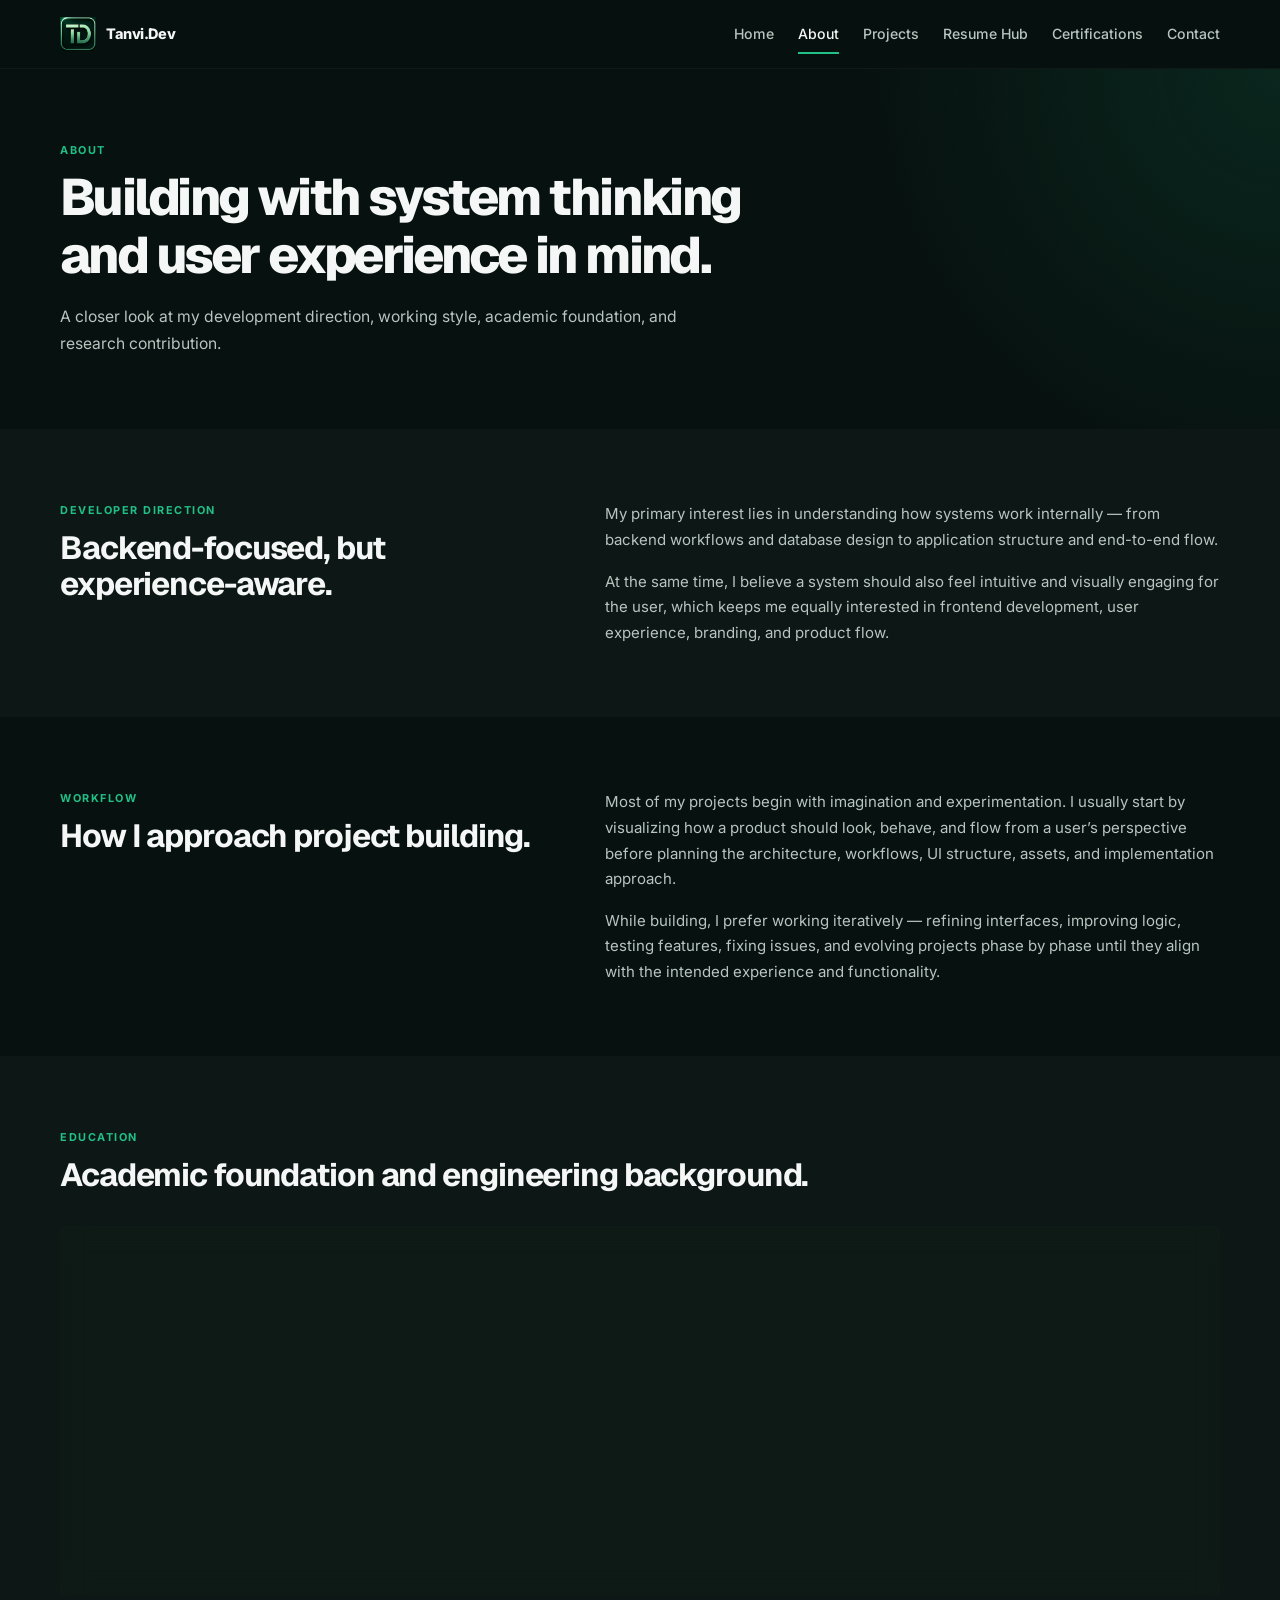
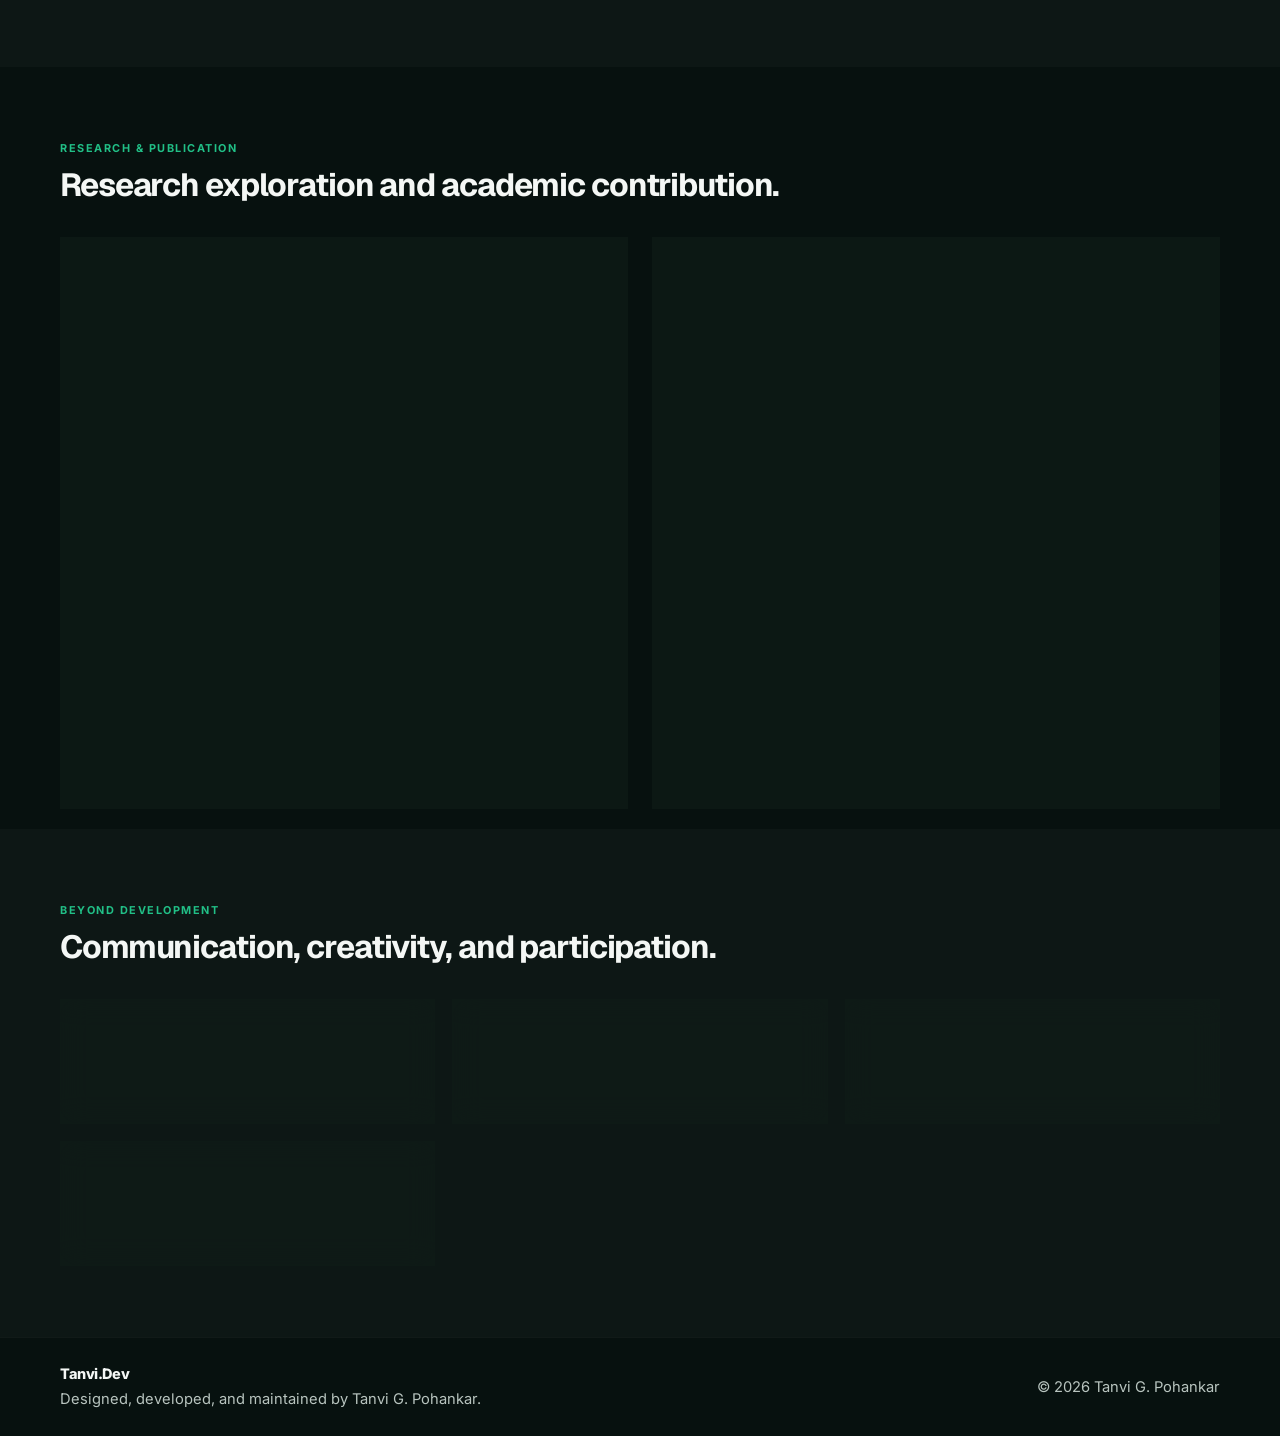
==== commit d47610ee: "Footer Links removed from pages" ====
--- a/about.html
+++ b/about.html
@@ -124,12 +124,6 @@
         <p>Designed, developed, and maintained by Tanvi G. Pohankar.</p>
       </div>
 
-      <div class="footer-links">
-        <a href="./projects.html">Projects</a>
-        <a href="./resume.html">Resumes</a>
-        <a href="./contact.html">Contact</a>
-      </div>
-
       <p>© <span id="current-year"></span> Tanvi G. Pohankar</p>
     </div>
   </footer>
--- a/css/style.css
+++ b/css/style.css
@@ -1578,6 +1578,21 @@
   padding-inline: 16px;
   font-size: 0.78rem;
 }
+.certification-actions {
+  display: flex;
+  gap: 10px;
+  margin-top: auto;
+}
+
+.certification-actions .btn {
+  flex: 1;
+  justify-content: center;
+}
+
+.disabled-btn {
+  pointer-events: none;
+  opacity: 0.72;
+}
 
 @media (max-width: 1100px) {
   .certification-grid {
@@ -1589,4 +1604,8 @@
   .certification-grid {
     grid-template-columns: 1fr;
   }
+}
+.disabled-btn {
+  pointer-events: none;
+  opacity: 0.7;
 }
